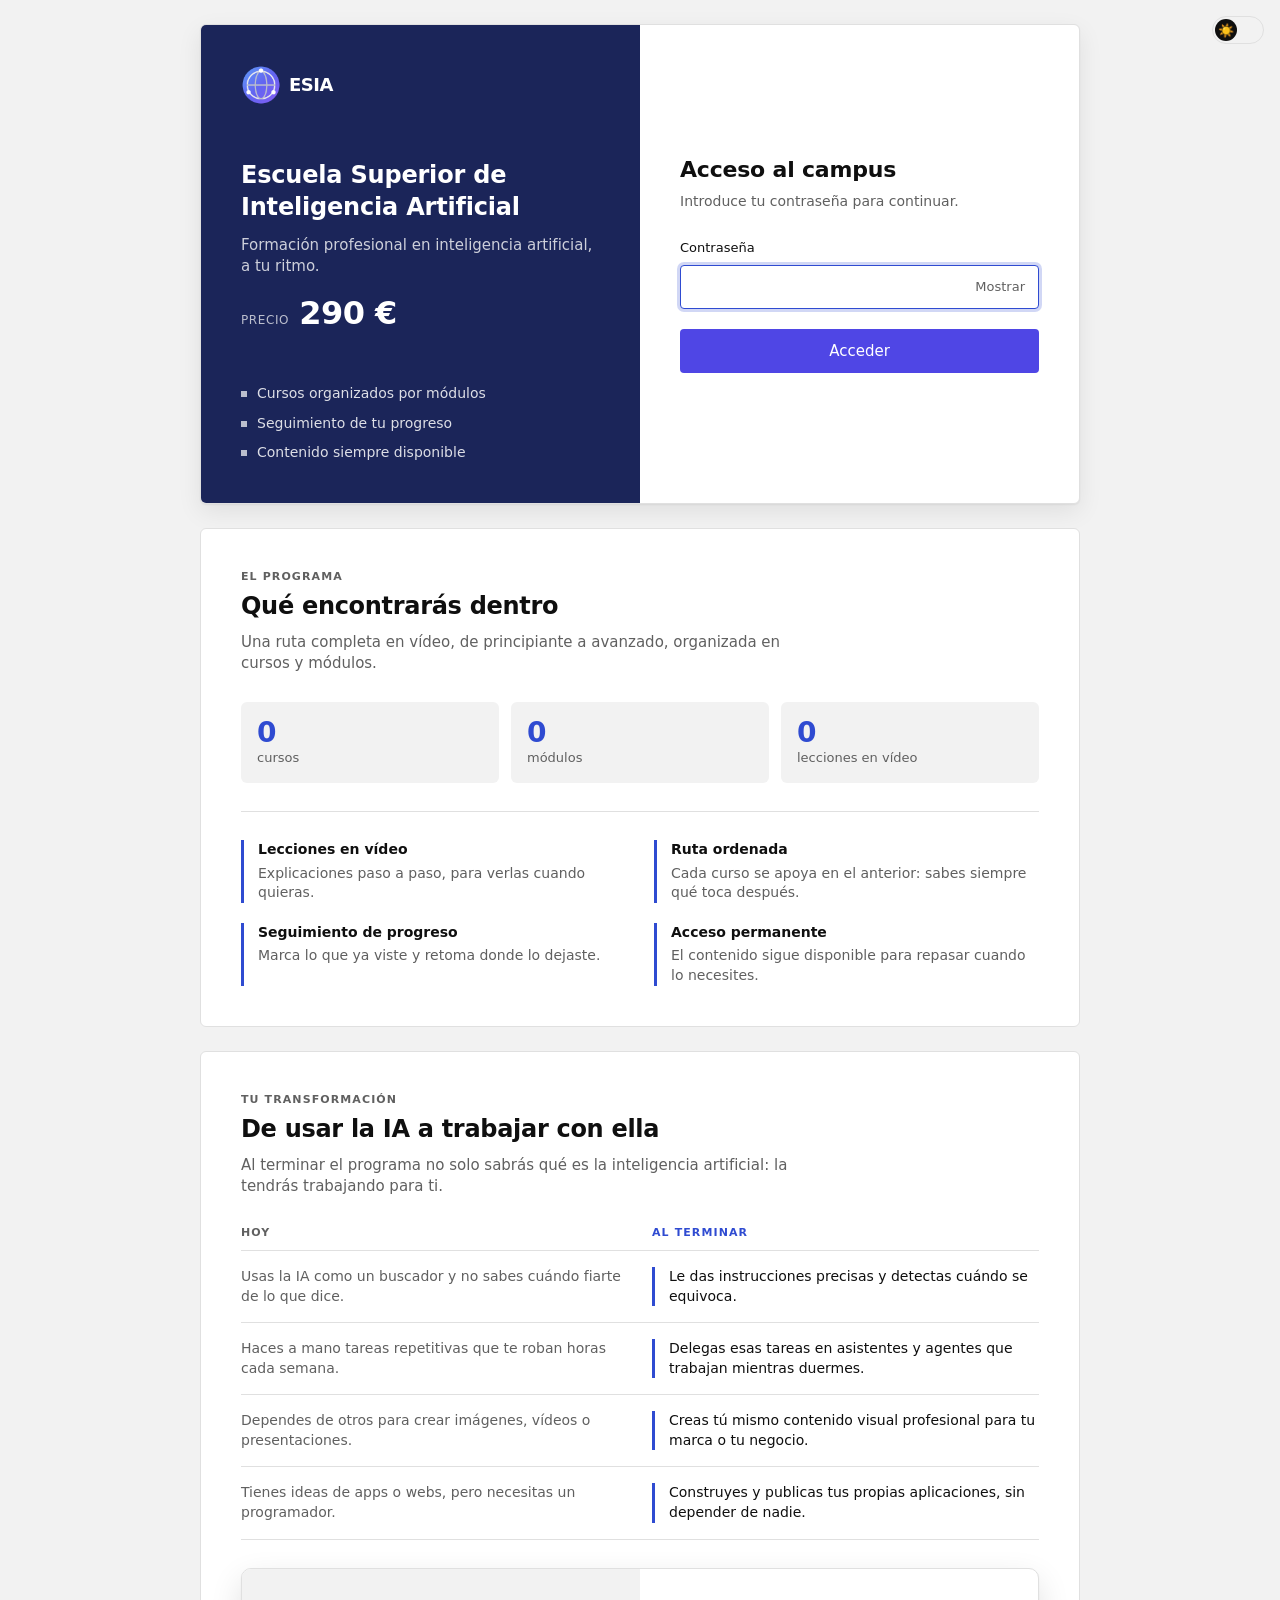
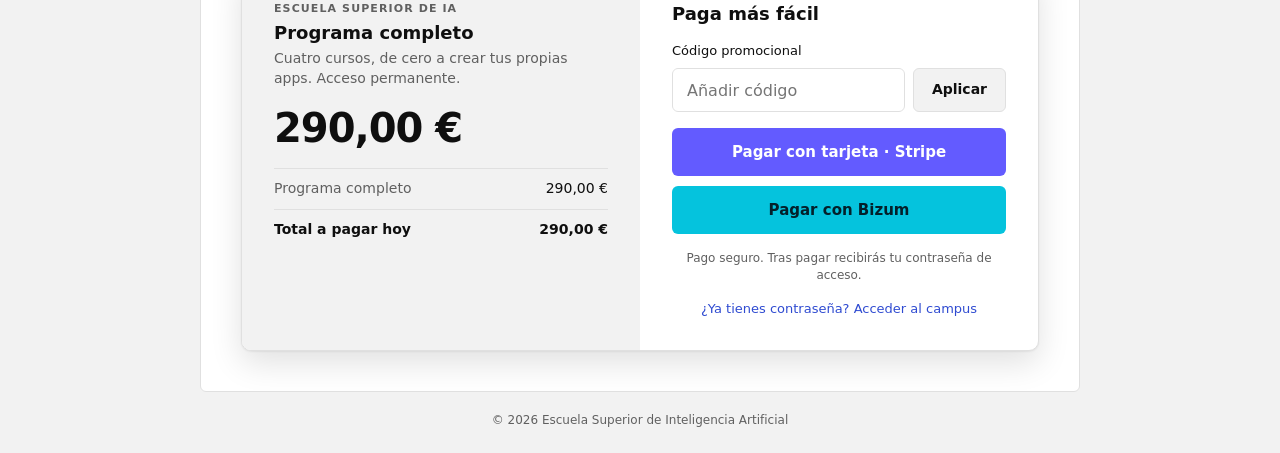
==== index.html @ 2d6feb91 "Escuela Superior de IA general: sin país, precio en euros y pago con Stripe/Bizum Co-Authored-By: Cl" ====
<!doctype html>
<html lang="es">
<head>
  <meta charset="utf-8">
  <meta name="viewport" content="width=device-width, initial-scale=1">
  <title>Escuela Superior de Inteligencia Artificial</title>
  <meta name="description" content="Plataforma de formación en inteligencia artificial. Acceso con contraseña.">
  <meta name="theme-color" content="#242527">
  <link rel="icon" href="assets/favicon.png?v=5" type="image/png">
  <!-- Vista previa al compartir (WhatsApp, Telegram, redes). Si cambia la dirección web, actualiza las URLs de abajo. -->
  <link rel="canonical" href="https://paumartifelip-cpu.github.io/escuelasuperioria/">
  <link rel="apple-touch-icon" href="assets/apple-touch-icon.png?v=5">
  <meta property="og:type" content="website">
  <meta property="og:site_name" content="ESIA">
  <meta property="og:locale" content="es_MX">
  <meta property="og:title" content="Escuela Superior de Inteligencia Artificial">
  <meta property="og:description" content="Formación profesional en inteligencia artificial, a tu ritmo.">
  <meta property="og:url" content="https://paumartifelip-cpu.github.io/escuelasuperioria/">
  <meta property="og:image" content="https://paumartifelip-cpu.github.io/escuelasuperioria/assets/og-image.png?v=5">
  <meta property="og:image:type" content="image/png">
  <meta property="og:image:width" content="1200">
  <meta property="og:image:height" content="630">
  <meta property="og:image:alt" content="Logo de la Escuela Superior de Inteligencia Artificial">
  <meta name="twitter:card" content="summary_large_image">
  <meta name="twitter:title" content="Escuela Superior de Inteligencia Artificial">
  <meta name="twitter:description" content="Formación profesional en inteligencia artificial, a tu ritmo.">
  <meta name="twitter:image" content="https://paumartifelip-cpu.github.io/escuelasuperioria/assets/og-image.png?v=5">
  <link rel="stylesheet" href="css/styles.css">
  <script src="js/redirect.js"></script>
  <script src="js/theme.js"></script>
</head>
<body class="intro-page">
  <main class="intro">
    <button id="theme-btn" class="switch intro-theme" type="button" role="switch" aria-checked="false" aria-label="Modo oscuro"><span class="switch-knob" aria-hidden="true"></span></button>

    <section class="intro-card" aria-labelledby="intro-title">
      <div class="intro-aside">
        <div class="brand">
          <img class="brand-logo" src="assets/logo.png?v=5" alt="" width="40" height="40">
          <span class="brand-text">ESIA</span>
        </div>
        <div>
          <h1 id="intro-title">Escuela Superior de Inteligencia Artificial</h1>
          <p class="lead">Formación profesional en inteligencia artificial, a tu ritmo.</p>
          <p class="intro-price"><span>Precio</span> <strong>290 €</strong></p>
                  </div>
        <ul class="intro-points">
          <li>Cursos organizados por módulos</li>
          <li>Seguimiento de tu progreso</li>
          <li>Contenido siempre disponible</li>
        </ul>
      </div>

      <div class="intro-main">
        <h2>Acceso al campus</h2>
        <p class="intro-note">Introduce tu contraseña para continuar.</p>

        <form id="gate-form" class="gate" autocomplete="off" novalidate>
          <label for="password">Contraseña</label>
          <div class="gate-field">
            <input id="password" name="password" type="password"
                   autocomplete="current-password" aria-describedby="gate-error" required autofocus>
            <button type="button" id="toggle-pass" class="gate-toggle" aria-label="Mostrar contraseña">Mostrar</button>
          </div>
          <p id="gate-error" class="gate-error" role="alert" hidden></p>
          <button type="submit" class="btn btn-primary btn-block">Acceder</button>
        </form>
      </div>
    </section>

    <section class="info" aria-labelledby="inside-title">
      <p class="eyebrow">El programa</p>
      <h2 id="inside-title" class="info-title">Qué encontrarás dentro</h2>
      <p class="info-lead">Una ruta completa en vídeo, de principiante a avanzado, organizada en cursos y módulos.</p>
      <dl id="program-stats" class="program-stats"></dl>
      <ol id="program-list" class="program-list"></ol>
      <ul class="includes">
        <li><strong>Lecciones en vídeo</strong><span>Explicaciones paso a paso, para verlas cuando quieras.</span></li>
        <li><strong>Ruta ordenada</strong><span>Cada curso se apoya en el anterior: sabes siempre qué toca después.</span></li>
        <li><strong>Seguimiento de progreso</strong><span>Marca lo que ya viste y retoma donde lo dejaste.</span></li>
        <li><strong>Acceso permanente</strong><span>El contenido sigue disponible para repasar cuando lo necesites.</span></li>
      </ul>
    </section>

    <section class="info" aria-labelledby="change-title">
      <p class="eyebrow">Tu transformación</p>
      <h2 id="change-title" class="info-title">De usar la IA a trabajar con ella</h2>
      <p class="info-lead">Al terminar el programa no solo sabrás qué es la inteligencia artificial: la tendrás trabajando para ti.</p>
      <div class="change-head" aria-hidden="true"><span>Hoy</span><span>Al terminar</span></div>
      <ul class="change-list">
        <li><p><span class="change-label">Hoy</span>Usas la IA como un buscador y no sabes cuándo fiarte de lo que dice.</p>
            <p><span class="change-label">Al terminar</span>Le das instrucciones precisas y detectas cuándo se equivoca.</p></li>
        <li><p><span class="change-label">Hoy</span>Haces a mano tareas repetitivas que te roban horas cada semana.</p>
            <p><span class="change-label">Al terminar</span>Delegas esas tareas en asistentes y agentes que trabajan mientras duermes.</p></li>
        <li><p><span class="change-label">Hoy</span>Dependes de otros para crear imágenes, vídeos o presentaciones.</p>
            <p><span class="change-label">Al terminar</span>Creas tú mismo contenido visual profesional para tu marca o tu negocio.</p></li>
        <li><p><span class="change-label">Hoy</span>Tienes ideas de apps o webs, pero necesitas un programador.</p>
            <p><span class="change-label">Al terminar</span>Construyes y publicas tus propias aplicaciones, sin depender de nadie.</p></li>
      </ul>
      <div class="checkout" id="checkout">
        <div class="co-summary">
          <p class="eyebrow">Escuela Superior de IA</p>
          <h3 class="co-name">Programa completo</h3>
          <p class="co-sub">Cuatro cursos, de cero a crear tus propias apps. Acceso permanente.</p>
          <p class="co-price"><span id="co-total">290,00 €</span></p>
          <dl class="co-lines">
            <div><dt>Programa completo</dt><dd id="co-sub">290,00 €</dd></div>
            <div id="co-disc-row" hidden><dt id="co-disc-label">Cupón</dt><dd id="co-disc">-280,10 €</dd></div>
            <div class="co-total-row"><dt>Total a pagar hoy</dt><dd id="co-total2">290,00 €</dd></div>
          </dl>
        </div>
        <div class="co-pay">
          <h3>Paga más fácil</h3>
          <form id="co-coupon" class="co-coupon" novalidate>
            <label for="co-code">Código promocional</label>
            <div class="co-coupon-row">
              <input id="co-code" type="text" autocomplete="off" autocapitalize="characters" spellcheck="false" placeholder="Añadir código">
              <button type="submit" class="btn co-apply">Aplicar</button>
            </div>
            <p id="co-msg" class="co-msg" role="status" hidden></p>
          </form>
          <div class="co-methods">
            <button type="button" class="co-btn co-stripe" data-method="stripe">Pagar con tarjeta · Stripe</button>
            <button type="button" class="co-btn co-bizum" data-method="bizum">Pagar con Bizum</button>
          </div>
          <p id="co-pay-msg" class="co-msg" role="status" hidden></p>
          <p class="co-secure">Pago seguro. Tras pagar recibirás tu contraseña de acceso.</p>
          <a class="co-already" href="#password">¿Ya tienes contraseña? Acceder al campus</a>
        </div>
      </div>
    </section>

    <footer class="intro-foot">© <span id="year"></span> Escuela Superior de Inteligencia Artificial</footer>
  </main>

  <script src="js/auth.js"></script>
  <script src="js/gate.js"></script>
  <script src="js/data.js"></script>
  <script src="js/landing.js"></script>
  <script src="js/checkout.js"></script>
</body>
</html>
---- css/styles.css ----
:root {
  --bg: #242527;
  --surface: #2c2d30;
  --surface-2: #36373b;
  --surface-3: #4a4b50;
  --text: #f1f1f1;
  --text-dim: #b4b5ba;
  --red: #4f46e5;
  --red-dark: #4338ca;
  --blue: #3ea6ff;
  --accent: #4f6bed;
  --accent-deep: #1b2559;
  --on-text: #242527;
  --topbar-bg: rgba(36, 37, 39, .95);
  --error: #ff6b81;
  --radius: 6px;
  --topbar-h: 56px;
  --sidebar-w: 240px;
}

*, *::before, *::after { box-sizing: border-box; }
html { -webkit-text-size-adjust: 100%; }
html { color-scheme: dark; }
html[data-theme="light"] {
  color-scheme: light;
  --bg: #ffffff;
  --surface: #ffffff;
  --surface-2: #f2f2f2;
  --surface-3: #e0e0e0;
  --text: #0f0f0f;
  --text-dim: #606060;
  --on-text: #ffffff;
  --topbar-bg: rgba(255, 255, 255, .95);
  --blue: #065fd4;
  --accent: #2f4bd1;
  --accent-deep: #1b2559;
  --error: #c4001f;
}
body {
  margin: 0;
  background: var(--bg);
  color: var(--text);
  font-family: Roboto, "Segoe UI", system-ui, -apple-system, Arial, sans-serif;
  font-size: 14px;
  line-height: 1.4;
  -webkit-font-smoothing: antialiased;
  overflow-x: hidden;
  overflow-wrap: break-word;
}
a { color: inherit; text-decoration: none; }
img { display: block; max-width: 100%; }
h1, h2, h3, p { margin: 0; }
:focus-visible { outline: 2px solid var(--blue); outline-offset: 2px; }
[hidden] { display: none !important; }

/* ---------- Marca ---------- */
.brand { display: inline-flex; align-items: center; gap: 8px; font-weight: 700; letter-spacing: -0.5px; }
.brand-logo { width: 32px; height: 32px; object-fit: contain; flex: none; }
.brand-text { font-size: 18px; }
.brand-text small { font-weight: 400; color: var(--text-dim); font-size: 11px; margin-left: 2px; }

/* ---------- Botones ---------- */
.btn {
  display: inline-flex; align-items: center; justify-content: center; gap: 6px;
  border: 0; border-radius: 6px; padding: 0 16px; min-height: 36px;
  font: inherit; font-weight: 500; cursor: pointer; transition: background .15s;
  text-align: center;
}
.btn-primary { background: var(--accent); color: #fff; }
.btn-primary:hover { background: var(--accent-deep); }
html:not([data-theme="light"]) .btn-primary:hover { background: #6b84f5; }
.btn-secondary { background: transparent; color: var(--text); border: 1px solid var(--surface-3); }
.btn-secondary:hover { background: var(--surface-2); }
.btn-ghost { background: transparent; color: var(--text); border: 1px solid var(--surface-3); }
.btn-ghost:hover { background: var(--surface-2); }
.btn-block { width: 100%; min-height: 44px; border-radius: 4px; font-size: 15px; }
.intro .btn-primary { background: var(--red); color: #fff; opacity: 1; }
.intro .btn-primary:hover { background: var(--red-dark); }
.icon-btn {
  display: grid; place-items: center; width: 40px; height: 40px; border: 0; border-radius: 50%;
  background: transparent; color: var(--text); cursor: pointer; font-size: 16px; flex: none;
}
.icon-btn:hover { background: var(--surface-2); }

/* ---------- Introducción ---------- */
.intro-page { min-height: 100vh; min-height: 100dvh; background: var(--surface-2); }
.intro {
  position: relative; min-height: 100vh; min-height: 100dvh; display: flex; flex-direction: column;
  align-items: center; justify-content: center; padding: 24px 16px;
}
.intro-card {
  display: grid; grid-template-columns: 1fr 1fr; width: 100%; max-width: 880px; min-height: 480px;
  background: var(--bg); border: 1px solid var(--surface-3); border-radius: 6px; overflow: hidden;
  box-shadow: 0 1px 2px rgba(0, 0, 0, .06), 0 8px 24px rgba(0, 0, 0, .08);
}
.intro-aside {
  display: flex; flex-direction: column; justify-content: space-between; gap: 32px; padding: 40px;
  background: var(--accent-deep); color: #fff;
}
.intro-aside .brand-text small { color: rgba(255, 255, 255, .7); }
.intro-aside .brand-logo { width: 40px; height: 40px; }
.intro-aside h1 { font-size: 24px; line-height: 1.3; font-weight: 600; letter-spacing: -.2px; margin-bottom: 12px; }
.lead { color: rgba(255, 255, 255, .78); font-size: 15px; }
.intro-price { display: flex; align-items: baseline; gap: 6px; margin-top: 20px; }
.intro-price span { font-size: 12px; text-transform: uppercase; letter-spacing: .6px; color: rgba(255, 255, 255, .7); margin-right: 4px; }
.intro-price strong { font-size: 32px; font-weight: 700; letter-spacing: -.5px; line-height: 1; }
.intro-price small { font-size: 14px; font-weight: 500; color: rgba(255, 255, 255, .8); }
.intro-points { list-style: none; margin: 0; padding: 0; display: grid; gap: 10px; color: rgba(255, 255, 255, .85); font-size: 14px; }
.intro-points li { display: flex; align-items: center; gap: 10px; }
.intro-points li::before { content: ""; width: 6px; height: 6px; background: #fff; opacity: .7; flex: none; }
.intro-aside, .intro-main { min-width: 0; }
.intro-main { display: flex; flex-direction: column; justify-content: center; padding: 40px; }
.intro-main h2 { font-size: 22px; font-weight: 600; letter-spacing: -.2px; }
.intro-note { color: var(--text-dim); margin: 6px 0 28px; }
.gate label { display: block; font-weight: 500; font-size: 13px; margin-bottom: 8px; }
.gate-field { position: relative; display: flex; align-items: center; }
.gate input {
  width: 100%; height: 44px; padding: 0 84px 0 14px; border-radius: 4px;
  background: var(--bg); color: var(--text); border: 1px solid var(--surface-3); font: inherit; font-size: 16px;
}
.gate input:hover { border-color: var(--text-dim); }
.gate input:focus { outline: none; border-color: var(--accent); box-shadow: 0 0 0 3px color-mix(in srgb, var(--accent) 22%, transparent); }
.gate input[aria-invalid="true"] { border-color: var(--error); }
.gate-toggle {
  position: absolute; right: 4px; height: 36px; padding: 0 10px; border: 0; border-radius: 4px;
  background: transparent; color: var(--text-dim); font: inherit; font-size: 13px; cursor: pointer;
}
.gate-toggle:hover { color: var(--text); background: var(--surface-2); }
.gate-error { color: var(--error); margin-top: 10px; font-size: 13px; }
.gate .btn-block { margin-top: 20px; }
/* ---------- Portada: programa y transformación ---------- */
.info {
  width: 100%; max-width: 880px; margin-top: 24px; padding: 40px;
  background: var(--bg); border: 1px solid var(--surface-3); border-radius: 6px;
}
.info-title { font-size: 24px; font-weight: 700; letter-spacing: -.3px; margin-top: 6px; }
.info-lead { color: var(--text-dim); font-size: 15px; margin-top: 8px; max-width: 60ch; }
.program-stats { display: grid; grid-template-columns: repeat(3, minmax(0, 1fr)); gap: 12px; margin: 28px 0; }
.program-stats div { display: flex; flex-direction: column-reverse; padding: 16px; background: var(--surface-2); border-radius: 6px; }
.program-stats dt { color: var(--text-dim); font-size: 13px; }
.program-stats dd { margin: 0; font-size: 28px; font-weight: 700; color: var(--accent); line-height: 1.1; }
.program-list { list-style: none; margin: 0; padding: 0; border-top: 1px solid var(--surface-3); }
.program-item { display: flex; gap: 16px; padding: 22px 0; border-bottom: 1px solid var(--surface-3); }
.program-num {
  flex: none; display: grid; place-items: center; width: 32px; height: 32px; border-radius: 50%;
  background: var(--accent); color: #fff; font-weight: 700;
}
.program-body { min-width: 0; }
.program-title { font-size: 17px; line-height: 1.3; margin: 4px 0 0; }
.program-desc { color: var(--text-dim); margin-top: 4px; }
.program-modules { display: flex; flex-wrap: wrap; gap: 6px; list-style: none; margin: 12px 0 0; padding: 0; }
.program-modules li { padding: 4px 10px; border: 1px solid var(--surface-3); border-radius: 999px; font-size: 13px; }
.program-meta { color: var(--text-dim); font-size: 13px; margin-top: 10px; }
.includes { display: grid; grid-template-columns: repeat(2, minmax(0, 1fr)); gap: 20px 28px; list-style: none; margin: 28px 0 0; padding: 0; }
.includes li { display: flex; flex-direction: column; gap: 4px; padding-left: 14px; border-left: 3px solid var(--accent); }
.includes span { color: var(--text-dim); }
.change-head, .change-list li { display: grid; grid-template-columns: minmax(0, 1fr) minmax(0, 1fr); gap: 24px; }
.change-head { margin-top: 28px; padding-bottom: 10px; border-bottom: 1px solid var(--surface-3); font-size: 11px; font-weight: 600; letter-spacing: .1em; text-transform: uppercase; color: var(--text-dim); }
.change-head span + span { color: var(--accent); }
.change-list { list-style: none; margin: 0; padding: 0; }
.change-list li { padding: 16px 0; border-bottom: 1px solid var(--surface-3); }
.change-list p:first-child { color: var(--text-dim); }
.change-list p:last-child { font-weight: 500; padding-left: 14px; border-left: 3px solid var(--accent); }
.change-label { display: none; }
.info-cta {
  display: flex; align-items: center; justify-content: space-between; gap: 16px; flex-wrap: wrap;
  margin-top: 28px; padding: 20px 24px; background: var(--accent-deep); color: #fff; border-radius: 6px;
}
.info-cta p { display: flex; flex-direction: column; gap: 2px; font-size: 16px; }
.info-cta span { font-size: 14px; color: rgba(255, 255, 255, .78); }
.info-cta .btn-primary { min-height: 44px; padding: 0 22px; }
.intro-foot { margin-top: 20px; color: var(--text-dim); font-size: 12px; text-align: center; }
.shake { animation: shake .4s; }
@keyframes shake {
  20%, 60% { transform: translateX(-6px); }
  40%, 80% { transform: translateX(6px); }
}

/* ---------- Barra superior ---------- */
.topbar {
  position: fixed; inset: 0 0 auto 0; z-index: 30; height: var(--topbar-h);
  display: flex; align-items: center; justify-content: space-between; gap: 12px; padding: 0 16px;
  background: var(--topbar-bg); backdrop-filter: blur(8px); border-bottom: 1px solid var(--surface-3);
}
.topbar-left { display: flex; align-items: center; gap: 8px; }
.topbar-right { display: flex; align-items: center; gap: 8px; min-width: 100px; justify-content: flex-end; }
.search {
  position: relative; display: flex; align-items: center; flex: 0 1 560px; min-width: 0; height: 40px;
  background: var(--bg); border: 1px solid var(--surface-3); border-radius: 4px;
  transition: background .15s, border-color .15s, box-shadow .15s;
}
.search:hover { border-color: var(--text-dim); }
.search:focus-within {
  background: var(--bg); border-color: var(--accent); box-shadow: 0 0 0 3px color-mix(in srgb, var(--accent) 22%, transparent);
}
.search-icon { position: absolute; left: 14px; color: var(--text-dim); pointer-events: none; display: grid; }
.search input {
  flex: 1; min-width: 0; height: 100%; padding: 0 40px 0 44px; background: transparent; color: var(--text);
  border: 0; border-radius: 4px; font: inherit; font-size: 15px; appearance: none; -webkit-appearance: none;
}
.search input:focus { outline: none; }
.search input::placeholder { color: var(--text-dim); }
.search input::-webkit-search-cancel-button { display: none; }
.search-clear {
  position: absolute; right: 6px; width: 28px; height: 28px; border: 0; border-radius: 50%;
  background: transparent; color: var(--text-dim); cursor: pointer; font-size: 18px; line-height: 1;
}
.search-clear:hover { background: var(--surface-3); color: var(--text); }
.search:not(.has-value) .search-clear { display: none; }

/* ---------- Interruptor de tema ---------- */
.switch {
  position: relative; flex: none; width: 52px; height: 28px; padding: 0; border: 1px solid var(--surface-3);
  border-radius: 14px; background: var(--surface-2); cursor: pointer; transition: background .2s;
}
.switch-knob {
  position: absolute; top: 2px; left: 2px; width: 22px; height: 22px; border-radius: 50%;
  display: grid; place-items: center; font-size: 13px; line-height: 1;
  background: var(--text); color: var(--on-text); transition: transform .2s;
}
.switch[aria-checked="true"] .switch-knob { transform: translateX(24px); }
.intro-theme { position: absolute; top: 16px; right: 16px; z-index: 2; }

/* ---------- Estructura ---------- */
.shell { padding-top: var(--topbar-h); display: flex; min-height: 100vh; max-width: 100%; }
.sidebar {
  position: fixed; top: var(--topbar-h); bottom: 0; left: 0; width: var(--sidebar-w);
  padding: 12px; overflow-y: auto; background: var(--bg); z-index: 25;
}
.view { flex: 1; min-width: 0; max-width: 100%; margin-left: var(--sidebar-w); padding: 12px 24px 48px; outline: none; }
.sidebar-collapsed .sidebar { display: none; }
.sidebar-collapsed .view { margin-left: 0; }
.backdrop { position: fixed; inset: 0; background: rgba(0, 0, 0, .6); z-index: 20; }

.side-item {
  display: flex; align-items: center; gap: 12px; padding: 8px 12px; border-radius: 6px; line-height: 1.3;
}
.side-item:hover { background: var(--surface-2); }
.side-item.active { background: var(--surface-2); font-weight: 600; box-shadow: inset 3px 0 0 var(--accent); }
.side-logout { width: 100%; margin-top: 16px; border: 0; background: transparent; color: var(--text-dim); font: inherit; cursor: pointer; text-align: left; }
.side-num { flex: none; display: grid; place-items: center; width: 24px; height: 24px; border-radius: 4px; background: var(--surface-3); font-size: 12px; font-weight: 600; }
.side-item.active .side-num { background: var(--accent); color: #fff; }
.side-icon { width: 24px; text-align: center; flex: none; font-size: 18px; }
.side-label { display: grid; min-width: 0; }
.side-sub { color: var(--text-dim); font-size: 12px; }
.progress .progress-text { margin-top: 8px; }
.side-title { margin: 24px 12px 8px; font-weight: 600; font-size: 11px; letter-spacing: .08em; text-transform: uppercase; color: var(--text-dim); }
.side-title.current { color: var(--text); }
.chips-sub { padding-top: 0; }
.chips-sub .chip { background: transparent; border: 1px solid var(--surface-3); }
.chips-sub .chip.active { background: var(--text); border-color: var(--text); }
.progress { padding: 4px 12px; }


/* ---------- Contenido ---------- */
.view-title { font-size: 24px; font-weight: 700; margin: 8px 0 16px; letter-spacing: -.3px; }
.eyebrow { font-size: 11px; font-weight: 600; letter-spacing: .1em; text-transform: uppercase; color: var(--text-dim); }
.crumb { display: inline-block; margin: 4px 0 8px; color: var(--text-dim); font-weight: 500; }
.crumb:hover { color: var(--text); }
.empty { display: grid; justify-items: center; gap: 12px; padding: 80px 16px; color: var(--text-dim); text-align: center; }
.empty-icon { font-size: 48px; }
.thumb { position: relative; aspect-ratio: 16 / 9; border-radius: 4px; overflow: hidden; background: var(--surface-2); flex: none; }
.thumb img { width: 100%; height: 100%; object-fit: cover; }
.thumb-fallback { visibility: hidden; }
.thumb-sm { width: 128px; }

.bar { height: 4px; border-radius: 2px; background: var(--surface-3); overflow: hidden; }
.bar span { display: block; height: 100%; width: 0; background: var(--accent); transition: width .3s; }
.progress-block { display: grid; gap: 6px; margin: 12px 0; }
.progress-text { color: var(--text-dim); font-size: 12px; }

/* Inicio: continuar + cursos */
.resume {
  display: flex; align-items: center; gap: 16px; padding: 12px; margin-bottom: 20px;
  background: var(--bg); border: 1px solid var(--surface-3); border-left: 3px solid var(--accent); border-radius: var(--radius);
}
.resume:hover { background: var(--surface-2); }
.resume .lesson-text { flex: 1; }
.courses { display: grid; grid-template-columns: repeat(auto-fill, minmax(320px, 1fr)); gap: 16px; max-width: 1000px; }
.course-card { display: flex; flex-direction: column; padding: 24px; background: var(--bg); border: 1px solid var(--surface-3); border-top: 3px solid var(--accent); border-radius: 6px; }
.lead-line { color: var(--text-dim); margin: -8px 0 20px; font-size: 15px; }
.course-desc { color: var(--text-dim); margin-top: 6px; font-size: 14px; max-width: 60ch; }
.course-title { font-size: 18px; line-height: 1.3; margin-top: 4px; }
.course-meta { color: var(--text-dim); margin-top: 4px; }
.course-actions { display: flex; flex-wrap: wrap; gap: 8px; margin-top: auto; padding-top: 8px; }

/* Curso: módulos y lecciones numeradas */
.course-head { display: flex; align-items: flex-start; justify-content: space-between; gap: 16px; flex-wrap: wrap; max-width: 860px; margin-bottom: 8px; }
.course-head > div { flex: 1; min-width: 260px; }
.module { max-width: 860px; margin-top: 40px; }
.module-head { display: flex; align-items: flex-end; justify-content: space-between; gap: 12px; padding: 0 12px 12px; border-bottom: 2px solid var(--text); }
.module-title { font-size: 18px; font-weight: 600; margin-top: 4px; }
.count { color: var(--text-dim); font-weight: 600; font-variant-numeric: tabular-nums; }
.count.complete { color: var(--text); }
.count.complete::before { content: "✓ "; }

.lessons { list-style: none; margin: 0; padding: 0; }
.lesson { display: flex; align-items: center; gap: 12px; padding: 14px 12px; border-radius: 6px; }
.lesson:hover { background: var(--surface-2); }
.lesson.current { background: var(--surface-2); box-shadow: inset 3px 0 0 var(--accent); }
.lesson.current .lesson-title { font-weight: 600; }
.lesson-link { display: flex; align-items: center; gap: 16px; flex: 1; min-width: 0; }
.lesson-text { display: grid; gap: 2px; min-width: 0; }
.lesson-title { font-weight: 500; font-size: 15px; line-height: 1.45; }
.lesson-sub { color: var(--text-dim); font-size: 13px; }
.step { flex: none; width: 20px; text-align: center; color: var(--text-dim); font-size: 13px; font-weight: 500; font-variant-numeric: tabular-nums; }
.lesson.seen .lesson-title { color: var(--text-dim); }
.lesson.seen .thumb img { opacity: .55; }
.lessons-flat { max-width: 860px; }

/* Botón de visto: anillo fino; al marcar, solo una marca dibujada con trazo */
.check {
  position: relative; flex: none; width: 20px; height: 20px; padding: 0; margin-left: 4px;
  border: 1.5px solid var(--surface-3); border-radius: 50%; background: transparent; cursor: pointer;
  font-size: 0; color: var(--text); transition: border-color .15s, background .15s;
}
.check:hover { border-color: var(--text-dim); }
.check::after {
  content: ""; position: absolute; left: 5.5px; top: 2.5px; width: 4px; height: 8px;
  border: solid currentColor; border-width: 0 1.5px 1.5px 0; transform: rotate(45deg) scale(0);
  transition: transform .15s;
}
.check.on { border-color: var(--text); }
.check.on::after { transform: rotate(45deg) scale(1); }

/* Reproductor */
.watch { display: grid; grid-template-columns: minmax(0, 1fr) 380px; gap: 28px; max-width: 1600px; margin: 0 auto; }
.player { aspect-ratio: 16 / 9; border-radius: var(--radius); overflow: hidden; background: #000; margin-bottom: 14px; }
.player iframe { width: 100%; height: 100%; border: 0; display: block; }
.watch-title { font-size: 22px; overflow-wrap: anywhere; font-weight: 700; line-height: 1.3; margin: 4px 0; }
.watch-actions { display: flex; flex-wrap: wrap; align-items: center; gap: 8px; margin-top: 14px; }
.watch-nav { display: grid; grid-template-columns: 1fr 1fr; gap: 12px; margin-top: 24px; }
.nav-link { display: grid; gap: 2px; padding: 12px 14px; border-radius: var(--radius); background: var(--bg); border: 1px solid var(--surface-3); min-width: 0; }
.nav-link:hover { background: var(--surface-2); }
.nav-link small { color: var(--text-dim); font-weight: 600; }
.nav-link span { font-weight: 500; overflow: hidden; text-overflow: ellipsis; white-space: nowrap; }
.nav-next { text-align: right; grid-column: 2; }
.file-warning { margin-bottom: 12px; padding: 10px 14px; border-radius: var(--radius); background: var(--surface-2); border-left: 4px solid var(--accent); }

.queue { align-self: start; position: sticky; top: calc(var(--topbar-h) + 12px); max-height: calc(100vh - var(--topbar-h) - 24px); overflow-y: auto; padding: 0 4px 24px 0; }
.queue .crumb { margin-bottom: 16px; }
.queue-title { font-size: 18px; font-weight: 600; line-height: 1.35; }
.queue .progress-block { margin: 16px 0 8px; }
.queue-module { display: flex; justify-content: space-between; align-items: baseline; gap: 8px; margin: 32px 12px 8px; font-weight: 500; font-size: 13px; color: var(--text-dim); }
.queue-module span:first-child { letter-spacing: .02em; }
.lessons-compact .lesson { padding: 12px 12px; }
.lessons-compact .lesson-link { gap: 14px; }
.lessons-compact .lesson-title { font-size: 14px; line-height: 1.45; font-weight: 400; }
.lessons-compact .lesson.current .lesson-title { font-weight: 600; }

.noscript { padding: 24px; text-align: center; }

/* ---------- Responsive ---------- */
@media (max-width: 1200px) {
  .watch { grid-template-columns: 1fr; }
  .queue { position: static; max-height: none; }
}
@media (max-width: 1000px) {
  .topbar-right { min-width: 0; }
  .sidebar { transform: translateX(-100%); transition: transform .2s; box-shadow: 4px 0 20px rgba(0, 0, 0, .5); }
  .menu-open .sidebar { transform: none; }
  .view { margin-left: 0; padding: 8px 16px 40px; }
  .sidebar-collapsed .sidebar { display: block; }
}
@media (max-width: 640px) {
  :root { --topbar-h: 52px; }
  .topbar { padding: 0 8px; gap: 6px; padding-left: max(8px, env(safe-area-inset-left)); padding-right: max(8px, env(safe-area-inset-right)); }
  .topbar-left { gap: 2px; flex: none; }
  .brand-text { display: none; }
  .search { flex: 1 1 auto; min-width: 0; }
  .search input { font-size: 16px; }
  .topbar-right { min-width: 0; flex: none; }
  .topbar-right > .btn { display: none; }
  .sidebar { width: min(86vw, 320px); }
  .view { padding: 8px 16px 40px; }
  .view-title { font-size: 21px; }
  .courses { grid-template-columns: minmax(0, 1fr); }
  .course-card { padding: 16px; }
  .course-head { flex-direction: column; }
  .course-head > div { min-width: 0; width: 100%; }
  .course-head > .btn { width: 100%; }
  .resume { flex-wrap: wrap; }
  .resume .thumb-sm { display: none; }
  .resume .btn { width: 100%; }
  .module { margin-top: 28px; }
  .module-head, .lesson { padding-left: 4px; padding-right: 4px; }
  .lesson-link { gap: 10px; }
  .lesson .thumb-sm { width: 84px; }
  .lessons-compact .lesson .thumb-sm { display: none; }
  .check { width: 24px; height: 24px; }
  .check::after { left: 7.5px; top: 4px; }
  .watch { gap: 20px; }
  .player { border-radius: 0; margin-left: -16px; margin-right: -16px; }
  .watch-title { font-size: 19px; }
  .watch-actions { flex-direction: column; align-items: stretch; }
  .watch-actions .btn { width: 100%; min-height: 44px; }
  .watch-nav { grid-template-columns: minmax(0, 1fr); }
  .nav-next { grid-column: auto; text-align: left; }
  .nav-link span { white-space: normal; }
  .intro { padding: 16px 12px; justify-content: flex-start; padding-top: 56px; }
  .intro-card { grid-template-columns: minmax(0, 1fr); min-height: 0; }
  .intro-aside, .intro-main { padding: 24px 20px; }
  .intro-aside { gap: 20px; }
  .intro-aside h1 { font-size: 20px; }
  .info { padding: 24px 20px; margin-top: 16px; }
  .info-title { font-size: 20px; }
  .program-stats { gap: 8px; }
  .program-stats div { padding: 12px; }
  .program-stats dd { font-size: 22px; }
  .program-item { gap: 12px; }
  .includes { grid-template-columns: minmax(0, 1fr); }
  .change-head { display: none; }
  .change-list li { grid-template-columns: minmax(0, 1fr); gap: 10px; }
  .change-label { display: block; font-size: 11px; font-weight: 600; letter-spacing: .1em; text-transform: uppercase; margin-bottom: 2px; }
  .change-list p:last-child .change-label { color: var(--accent); }
  .info-cta .btn { width: 100%; }
  .gate input { font-size: 16px; }
}
@media (prefers-reduced-motion: reduce) {
  * { animation: none !important; transition: none !important; }
}

/* ---------- Pago (estilo Stripe) ---------- */
.checkout {
  display: grid; grid-template-columns: 1fr 1fr; margin-top: 28px; border: 1px solid var(--surface-3);
  border-radius: 10px; overflow: hidden; background: var(--bg);
  box-shadow: 0 1px 2px rgba(0, 0, 0, .06), 0 12px 32px rgba(0, 0, 0, .12);
}
.co-summary { padding: 32px; background: var(--surface-2); }
.co-pay { padding: 32px; display: flex; flex-direction: column; gap: 16px; min-width: 0; }
.co-pay h3 { font-size: 18px; font-weight: 600; }
.co-name { font-size: 18px; font-weight: 600; margin: 4px 0; }
.co-sub { color: var(--text-dim); font-size: 14px; }
.co-price { margin: 20px 0; font-size: 40px; font-weight: 700; letter-spacing: -1px; line-height: 1; }
.co-lines { margin: 0; font-size: 14px; }
.co-lines > div { display: flex; justify-content: space-between; gap: 12px; padding: 10px 0; border-top: 1px solid var(--surface-3); }
.co-lines dt { color: var(--text-dim); }
.co-lines dd { margin: 0; font-variant-numeric: tabular-nums; }
.co-lines [hidden] { display: none; }
#co-disc-row dd, #co-disc-row dt { color: #1f9d63; }
.co-total-row { font-weight: 700; }
.co-total-row dt { color: var(--text); }
.co-coupon label { display: block; font-weight: 500; font-size: 13px; margin-bottom: 8px; }
.co-coupon-row { display: flex; gap: 8px; }
.co-coupon-row input {
  flex: 1; min-width: 0; height: 44px; padding: 0 14px; border-radius: 6px; text-transform: uppercase;
  background: var(--bg); color: var(--text); border: 1px solid var(--surface-3); font: inherit; font-size: 16px;
}
.co-coupon-row input::placeholder { text-transform: none; }
.co-coupon-row input:focus { outline: none; border-color: var(--accent); box-shadow: 0 0 0 3px color-mix(in srgb, var(--accent) 22%, transparent); }
.co-apply { height: 44px; padding: 0 18px; background: var(--surface-2); color: var(--text); border: 1px solid var(--surface-3); border-radius: 6px; cursor: pointer; font-weight: 600; }
.co-apply:hover { background: var(--surface-3); }
.co-msg { font-size: 13px; margin-top: 8px; }
.co-msg.ok { color: #1f9d63; }
.co-msg.err { color: var(--error); }
.co-methods { display: grid; gap: 10px; }
.co-btn {
  height: 48px; border: 0; border-radius: 6px; font: inherit; font-weight: 600; font-size: 15px; color: #fff; cursor: pointer;
}
.co-stripe { background: #635bff; }
.co-stripe:hover { background: #5046e5; }
.co-bizum { background: #05c3dd; color: #04202a; }
.co-bizum:hover { background: #04a9c0; }
.co-secure { font-size: 12px; color: var(--text-dim); text-align: center; }
.co-already { font-size: 13px; text-align: center; color: var(--accent); }
@media (max-width: 720px) { .checkout { grid-template-columns: 1fr; } .co-summary, .co-pay { padding: 24px; } }
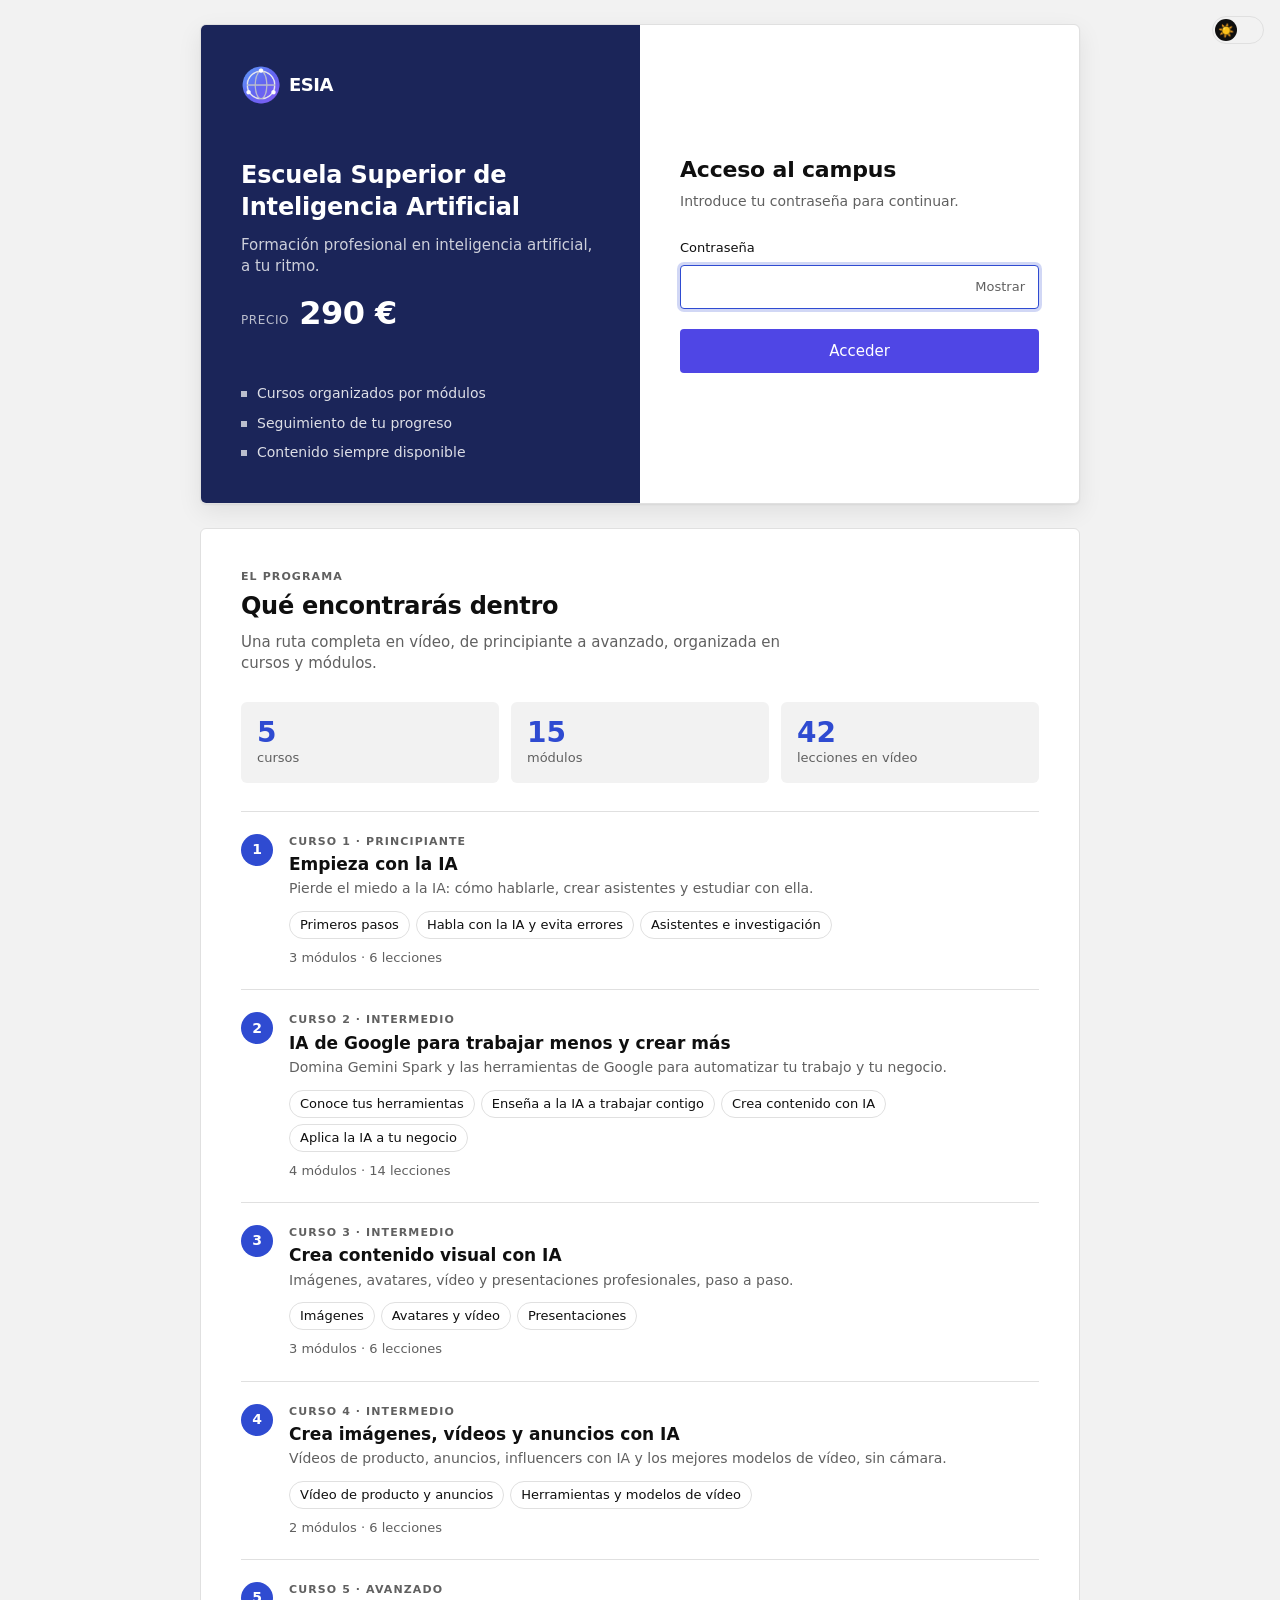
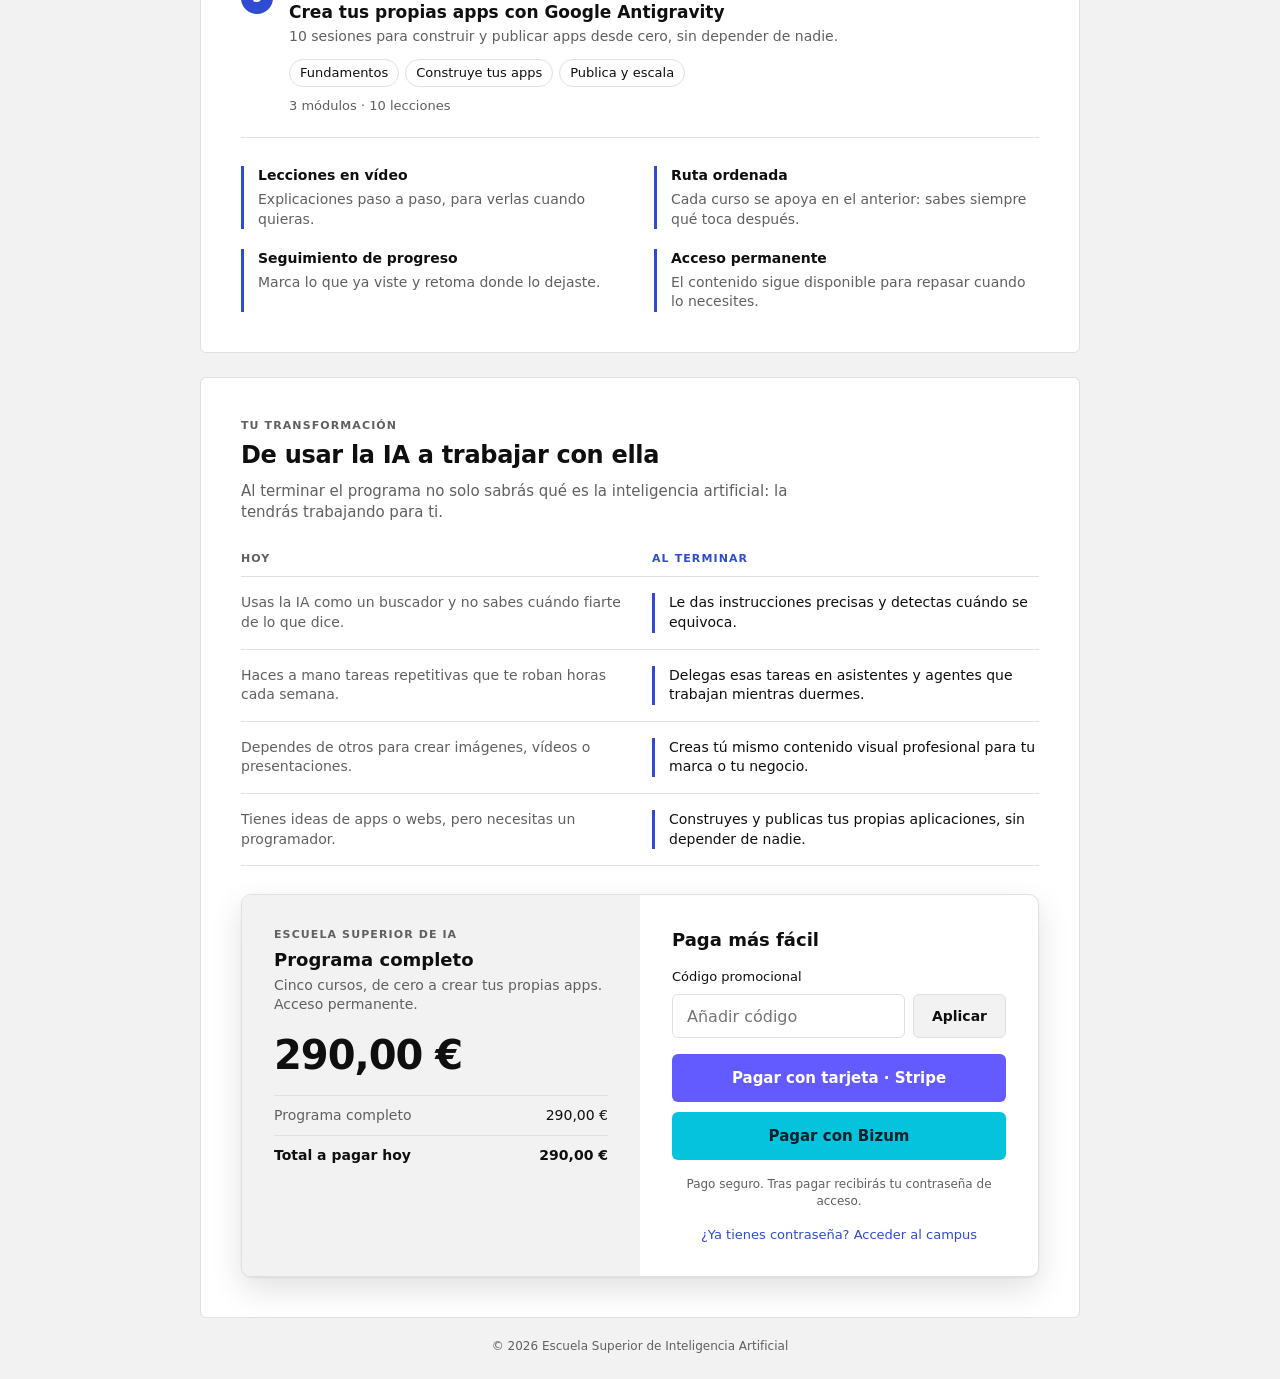
==== commit 3821a6c9: "Nuevo curso: Crea imágenes, vídeos y anuncios con IA Co-Authored-By: Claude Sonnet 5.5 <noreply@anth" ====
--- a/index.html
+++ b/index.html
@@ -8,15 +8,15 @@
   <meta name="theme-color" content="#242527">
   <link rel="icon" href="assets/favicon.png?v=5" type="image/png">
   <!-- Vista previa al compartir (WhatsApp, Telegram, redes). Si cambia la dirección web, actualiza las URLs de abajo. -->
-  <link rel="canonical" href="https://paumartifelip-cpu.github.io/escuelasuperioria/">
+  <link rel="canonical" href="https://escuelasuperioria.com/">
   <link rel="apple-touch-icon" href="assets/apple-touch-icon.png?v=5">
   <meta property="og:type" content="website">
   <meta property="og:site_name" content="ESIA">
   <meta property="og:locale" content="es_MX">
   <meta property="og:title" content="Escuela Superior de Inteligencia Artificial">
   <meta property="og:description" content="Formación profesional en inteligencia artificial, a tu ritmo.">
-  <meta property="og:url" content="https://paumartifelip-cpu.github.io/escuelasuperioria/">
-  <meta property="og:image" content="https://paumartifelip-cpu.github.io/escuelasuperioria/assets/og-image.png?v=5">
+  <meta property="og:url" content="https://escuelasuperioria.com/">
+  <meta property="og:image" content="https://escuelasuperioria.com/assets/og-image.png?v=5">
   <meta property="og:image:type" content="image/png">
   <meta property="og:image:width" content="1200">
   <meta property="og:image:height" content="630">
@@ -24,7 +24,7 @@
   <meta name="twitter:card" content="summary_large_image">
   <meta name="twitter:title" content="Escuela Superior de Inteligencia Artificial">
   <meta name="twitter:description" content="Formación profesional en inteligencia artificial, a tu ritmo.">
-  <meta name="twitter:image" content="https://paumartifelip-cpu.github.io/escuelasuperioria/assets/og-image.png?v=5">
+  <meta name="twitter:image" content="https://escuelasuperioria.com/assets/og-image.png?v=5">
   <link rel="stylesheet" href="css/styles.css">
   <script src="js/redirect.js"></script>
   <script src="js/theme.js"></script>
@@ -101,7 +101,7 @@
         <div class="co-summary">
           <p class="eyebrow">Escuela Superior de IA</p>
           <h3 class="co-name">Programa completo</h3>
-          <p class="co-sub">Cuatro cursos, de cero a crear tus propias apps. Acceso permanente.</p>
+          <p class="co-sub">Cinco cursos, de cero a crear tus propias apps. Acceso permanente.</p>
           <p class="co-price"><span id="co-total">290,00 €</span></p>
           <dl class="co-lines">
             <div><dt>Programa completo</dt><dd id="co-sub">290,00 €</dd></div>
--- a/css/styles.css
+++ b/css/styles.css
@@ -464,3 +464,14 @@
 .co-secure { font-size: 12px; color: var(--text-dim); text-align: center; }
 .co-already { font-size: 13px; text-align: center; color: var(--accent); }
 @media (max-width: 720px) { .checkout { grid-template-columns: 1fr; } .co-summary, .co-pay { padding: 24px; } }
+
+.co-msg.ok { font-weight: 600; padding: 10px 12px; border-radius: 6px; background: color-mix(in srgb, #1f9d63 14%, transparent); }
+
+/* ---------- Página de bienvenida tras el pago ---------- */
+.welcome { width: 100%; max-width: 520px; padding: 36px 28px; text-align: center; background: var(--bg); border: 1px solid var(--surface-3); border-radius: 10px; box-shadow: 0 12px 32px rgba(0, 0, 0, .12); display: grid; gap: 18px; justify-items: center; }
+.welcome h1 { font-size: 26px; letter-spacing: -.3px; }
+.welcome-lead { color: var(--text-dim); }
+.welcome-box { width: 100%; padding: 20px; background: var(--surface-2); border-radius: 8px; display: grid; gap: 12px; justify-items: center; }
+.welcome-pass { font-family: ui-monospace, Menlo, monospace; font-size: 22px; font-weight: 700; letter-spacing: .5px; word-break: break-all; user-select: all; }
+.welcome-steps { display: grid; gap: 10px; text-align: left; font-size: 14px; }
+.welcome-cta { min-height: 46px; padding: 0 28px; display: inline-flex; align-items: center; text-decoration: none; }
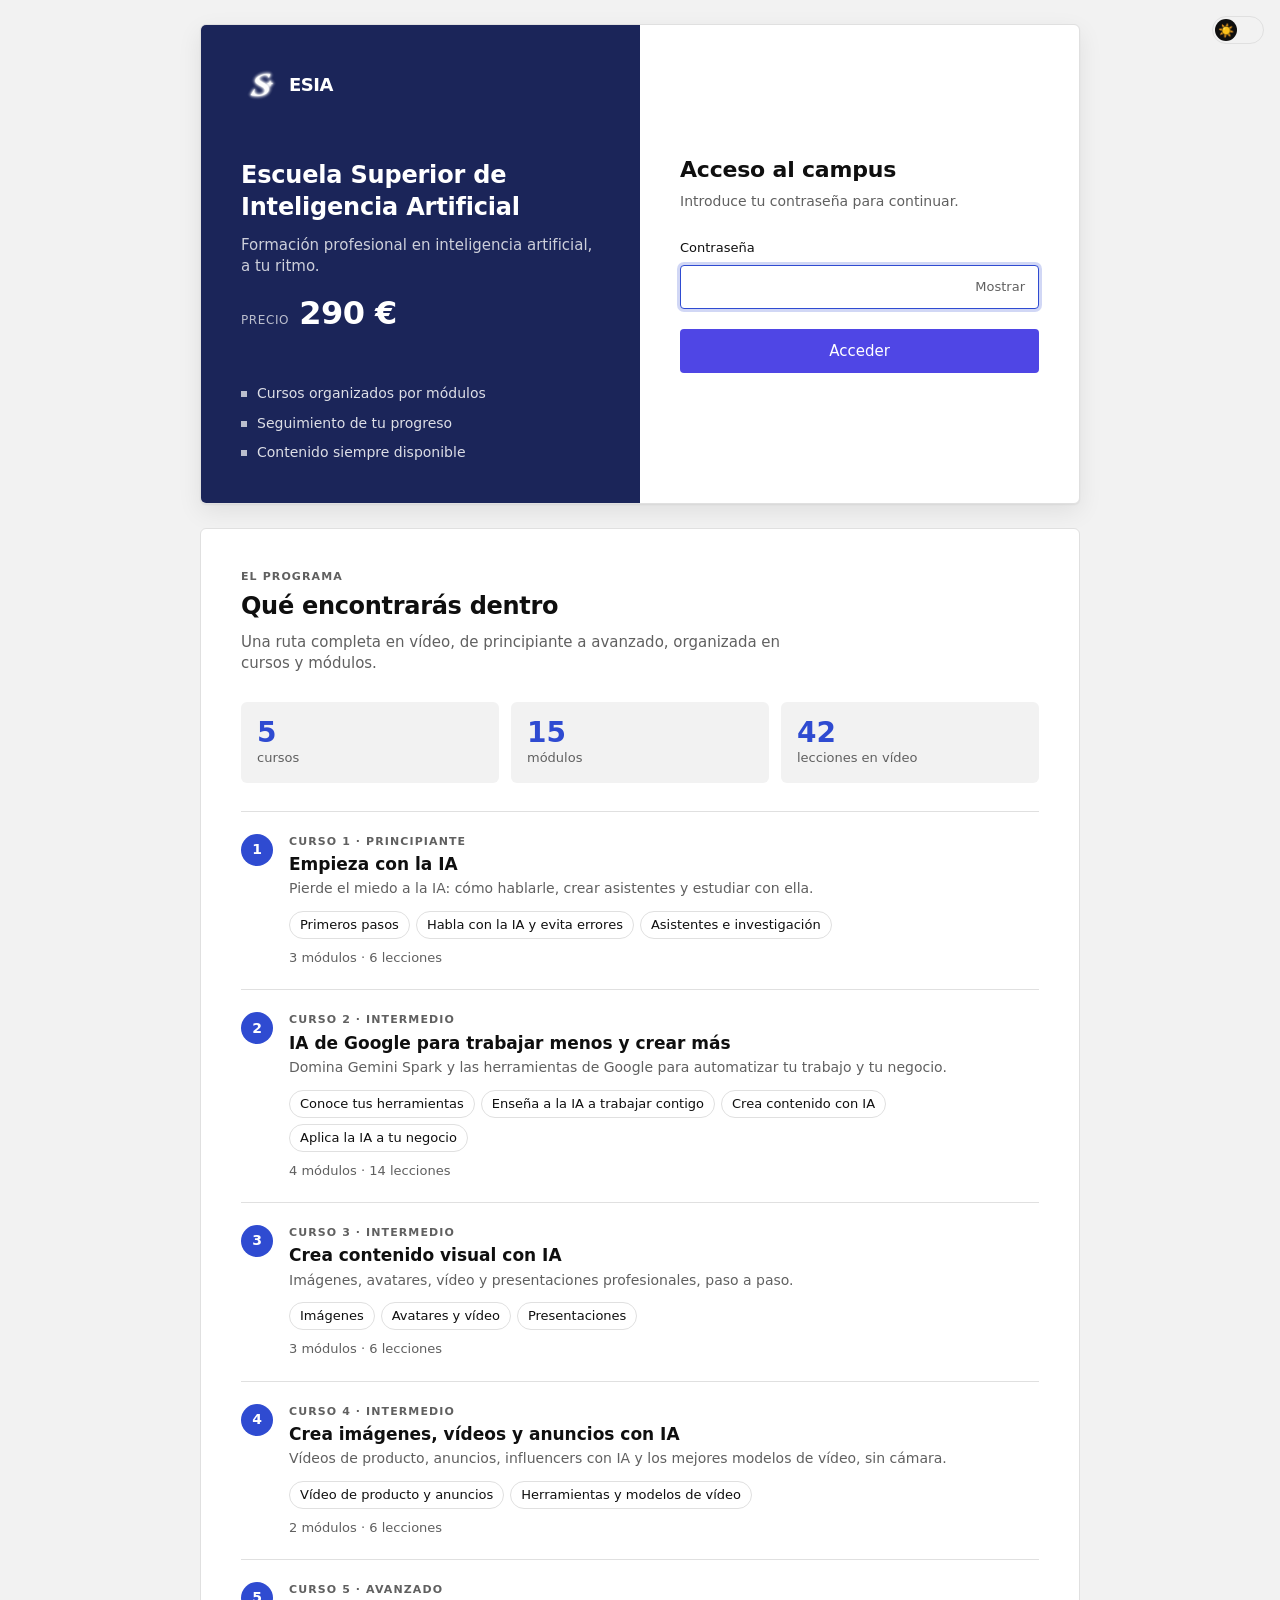
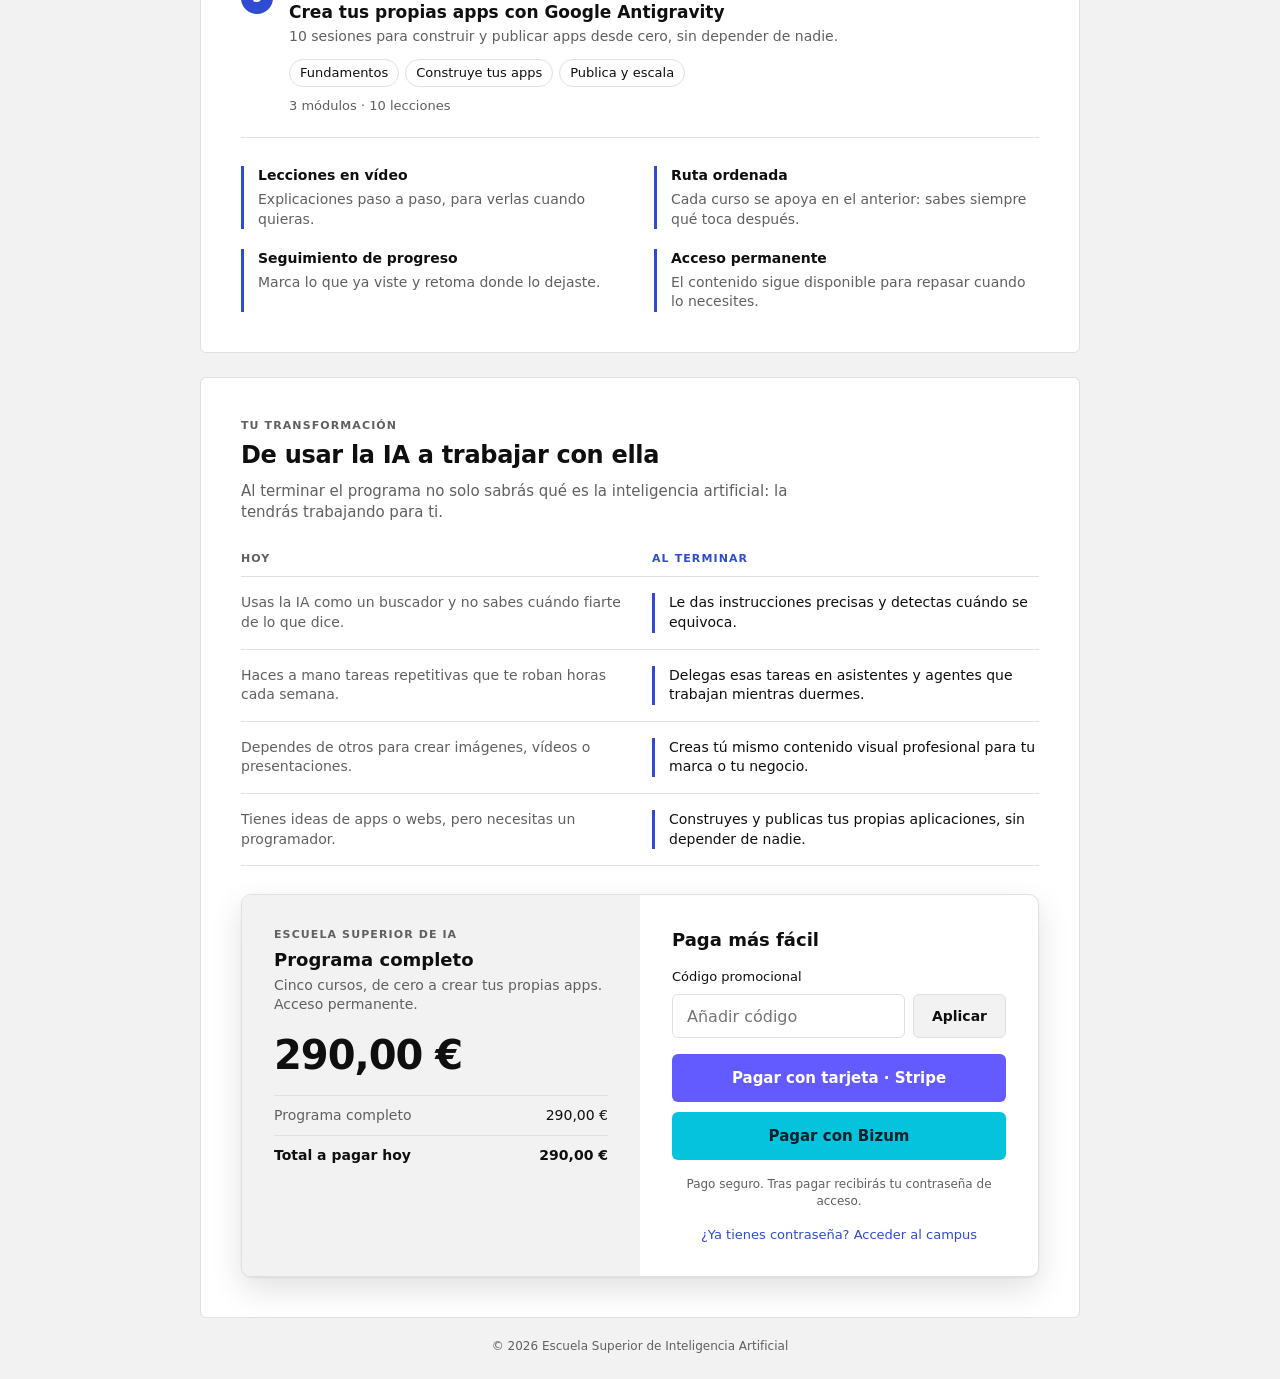
==== commit 6bd1caf3: "Logo oficial (S con destello) en iconos y vista previa Co-Authored-By: Claude Sonnet 5.5 <noreply@an" ====
--- a/index.html
+++ b/index.html
@@ -6,17 +6,17 @@
   <title>Escuela Superior de Inteligencia Artificial</title>
   <meta name="description" content="Plataforma de formación en inteligencia artificial. Acceso con contraseña.">
   <meta name="theme-color" content="#242527">
-  <link rel="icon" href="assets/favicon.png?v=5" type="image/png">
+  <link rel="icon" href="assets/favicon.png?v=6" type="image/png">
   <!-- Vista previa al compartir (WhatsApp, Telegram, redes). Si cambia la dirección web, actualiza las URLs de abajo. -->
   <link rel="canonical" href="https://escuelasuperioria.com/">
-  <link rel="apple-touch-icon" href="assets/apple-touch-icon.png?v=5">
+  <link rel="apple-touch-icon" href="assets/apple-touch-icon.png?v=6">
   <meta property="og:type" content="website">
   <meta property="og:site_name" content="ESIA">
   <meta property="og:locale" content="es_MX">
   <meta property="og:title" content="Escuela Superior de Inteligencia Artificial">
   <meta property="og:description" content="Formación profesional en inteligencia artificial, a tu ritmo.">
   <meta property="og:url" content="https://escuelasuperioria.com/">
-  <meta property="og:image" content="https://escuelasuperioria.com/assets/og-image.png?v=5">
+  <meta property="og:image" content="https://escuelasuperioria.com/assets/og-image.png?v=6">
   <meta property="og:image:type" content="image/png">
   <meta property="og:image:width" content="1200">
   <meta property="og:image:height" content="630">
@@ -24,7 +24,7 @@
   <meta name="twitter:card" content="summary_large_image">
   <meta name="twitter:title" content="Escuela Superior de Inteligencia Artificial">
   <meta name="twitter:description" content="Formación profesional en inteligencia artificial, a tu ritmo.">
-  <meta name="twitter:image" content="https://escuelasuperioria.com/assets/og-image.png?v=5">
+  <meta name="twitter:image" content="https://escuelasuperioria.com/assets/og-image.png?v=6">
   <link rel="stylesheet" href="css/styles.css">
   <script src="js/redirect.js"></script>
   <script src="js/theme.js"></script>
@@ -36,7 +36,7 @@
     <section class="intro-card" aria-labelledby="intro-title">
       <div class="intro-aside">
         <div class="brand">
-          <img class="brand-logo" src="assets/logo.png?v=5" alt="" width="40" height="40">
+          <img class="brand-logo" src="assets/logo.png?v=6" alt="" width="40" height="40">
           <span class="brand-text">ESIA</span>
         </div>
         <div>
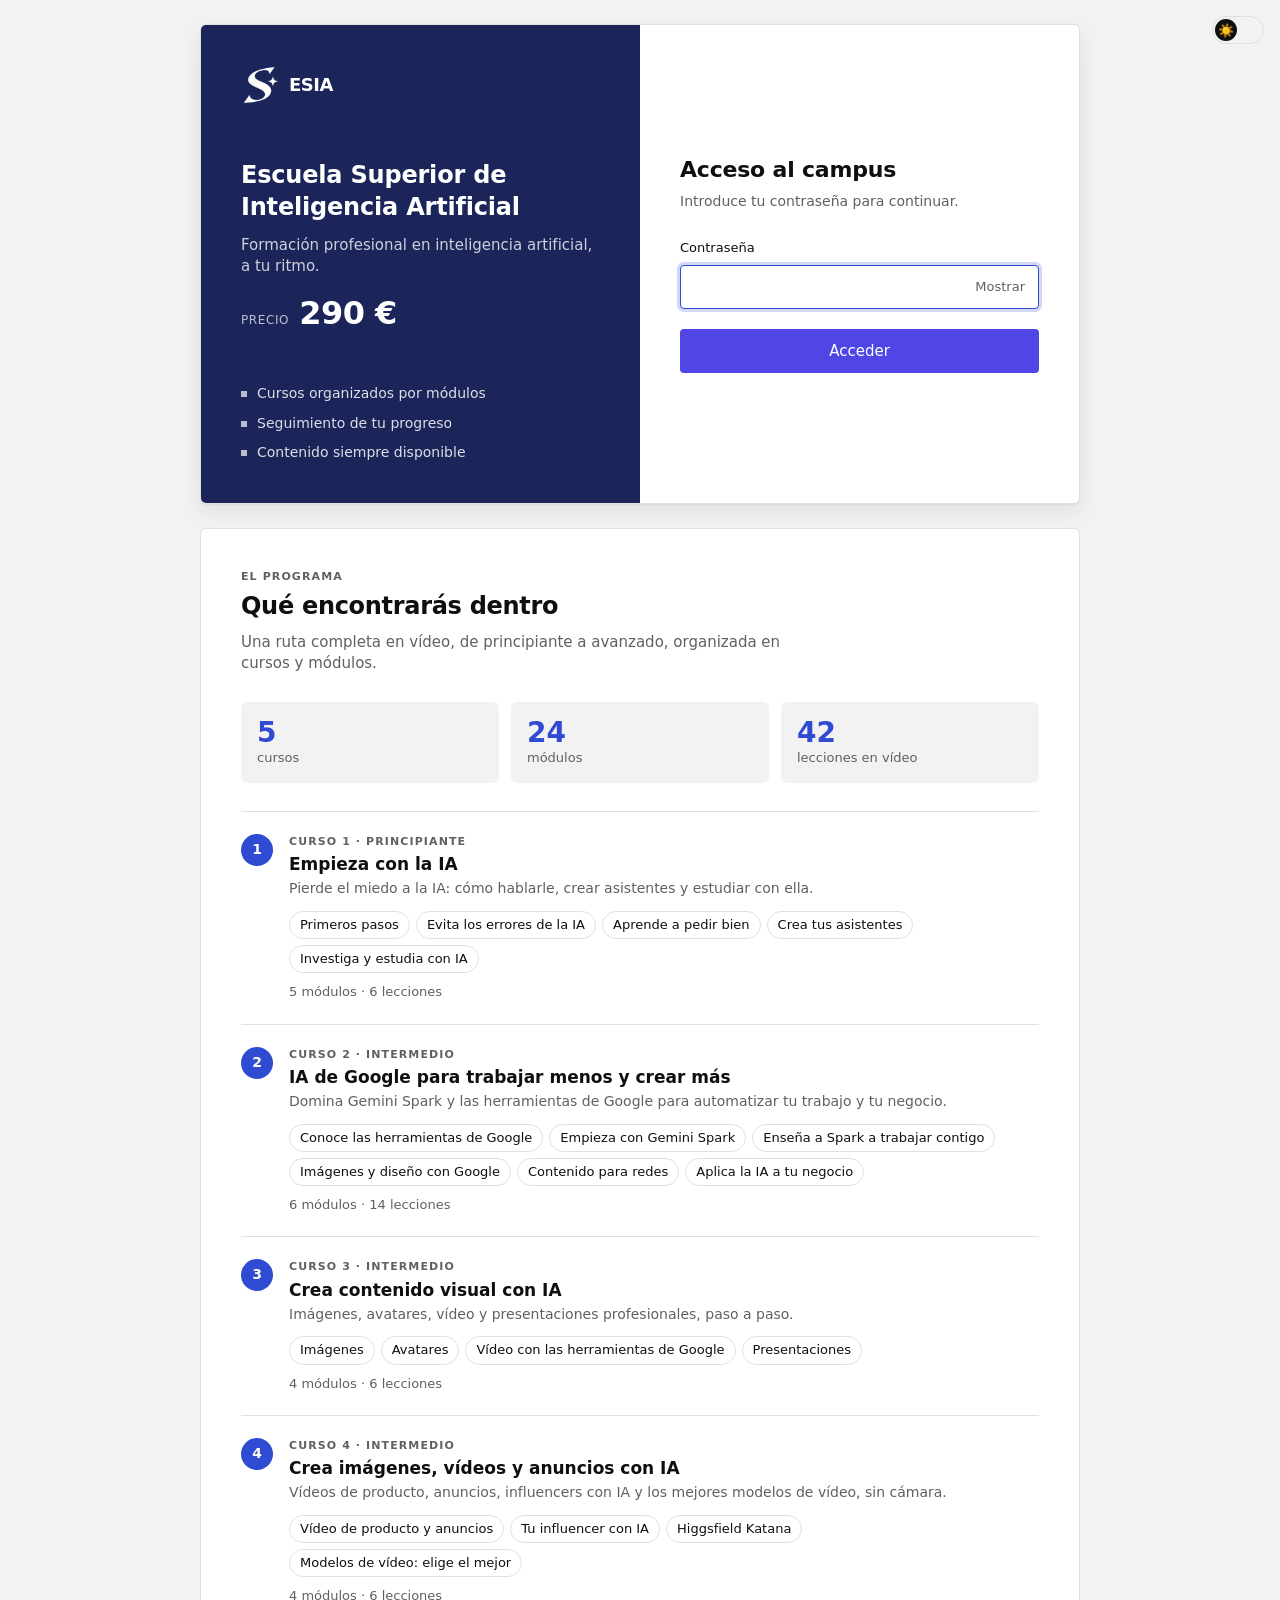
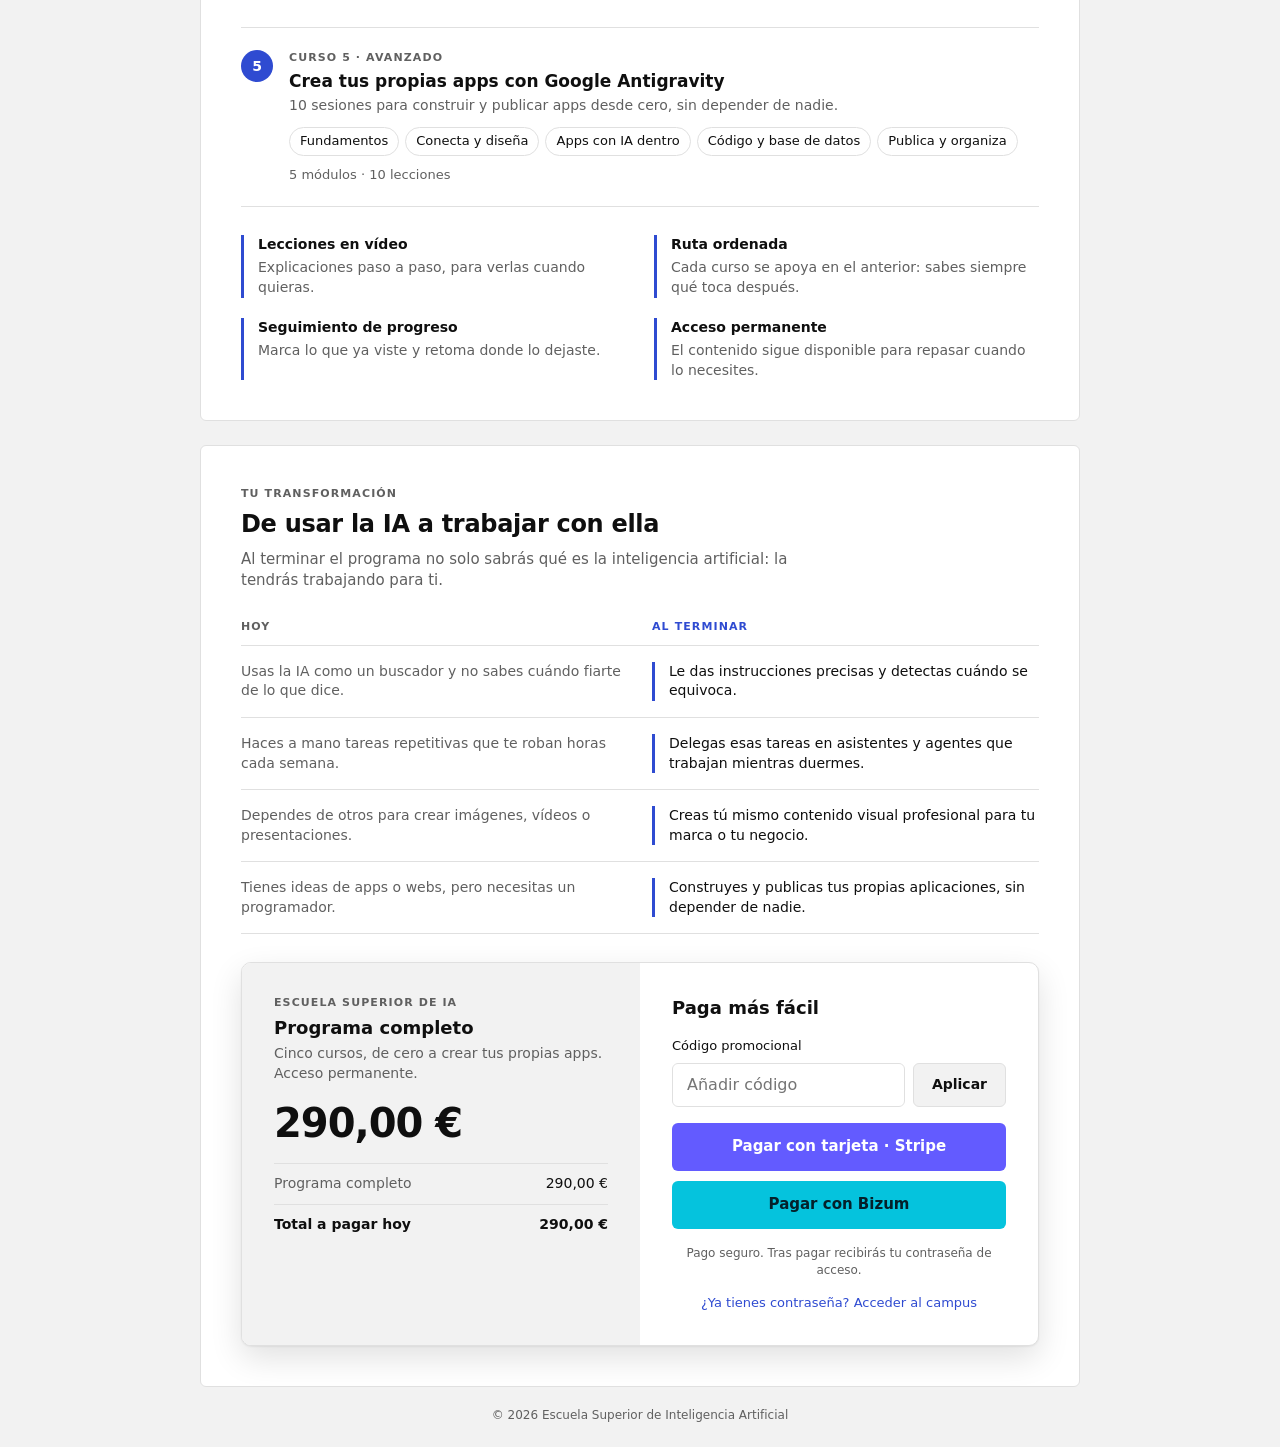
==== commit ffde27d7: "Logo nuevo (S sin brillo), recortado para que se vea grande Co-Authored-By: Claude Sonnet 5.5 <norep" ====
--- a/index.html
+++ b/index.html
@@ -6,17 +6,17 @@
   <title>Escuela Superior de Inteligencia Artificial</title>
   <meta name="description" content="Plataforma de formación en inteligencia artificial. Acceso con contraseña.">
   <meta name="theme-color" content="#242527">
-  <link rel="icon" href="assets/favicon.png?v=6" type="image/png">
+  <link rel="icon" href="assets/favicon.png?v=7" type="image/png">
   <!-- Vista previa al compartir (WhatsApp, Telegram, redes). Si cambia la dirección web, actualiza las URLs de abajo. -->
   <link rel="canonical" href="https://escuelasuperioria.com/">
-  <link rel="apple-touch-icon" href="assets/apple-touch-icon.png?v=6">
+  <link rel="apple-touch-icon" href="assets/apple-touch-icon.png?v=7">
   <meta property="og:type" content="website">
   <meta property="og:site_name" content="ESIA">
   <meta property="og:locale" content="es_MX">
   <meta property="og:title" content="Escuela Superior de Inteligencia Artificial">
   <meta property="og:description" content="Formación profesional en inteligencia artificial, a tu ritmo.">
   <meta property="og:url" content="https://escuelasuperioria.com/">
-  <meta property="og:image" content="https://escuelasuperioria.com/assets/og-image.png?v=6">
+  <meta property="og:image" content="https://escuelasuperioria.com/assets/og-image.png?v=7">
   <meta property="og:image:type" content="image/png">
   <meta property="og:image:width" content="1200">
   <meta property="og:image:height" content="630">
@@ -24,7 +24,7 @@
   <meta name="twitter:card" content="summary_large_image">
   <meta name="twitter:title" content="Escuela Superior de Inteligencia Artificial">
   <meta name="twitter:description" content="Formación profesional en inteligencia artificial, a tu ritmo.">
-  <meta name="twitter:image" content="https://escuelasuperioria.com/assets/og-image.png?v=6">
+  <meta name="twitter:image" content="https://escuelasuperioria.com/assets/og-image.png?v=7">
   <link rel="stylesheet" href="css/styles.css">
   <script src="js/redirect.js"></script>
   <script src="js/theme.js"></script>
@@ -36,7 +36,7 @@
     <section class="intro-card" aria-labelledby="intro-title">
       <div class="intro-aside">
         <div class="brand">
-          <img class="brand-logo" src="assets/logo.png?v=6" alt="" width="40" height="40">
+          <img class="brand-logo" src="assets/logo.png?v=7" alt="" width="40" height="40">
           <span class="brand-text">ESIA</span>
         </div>
         <div>
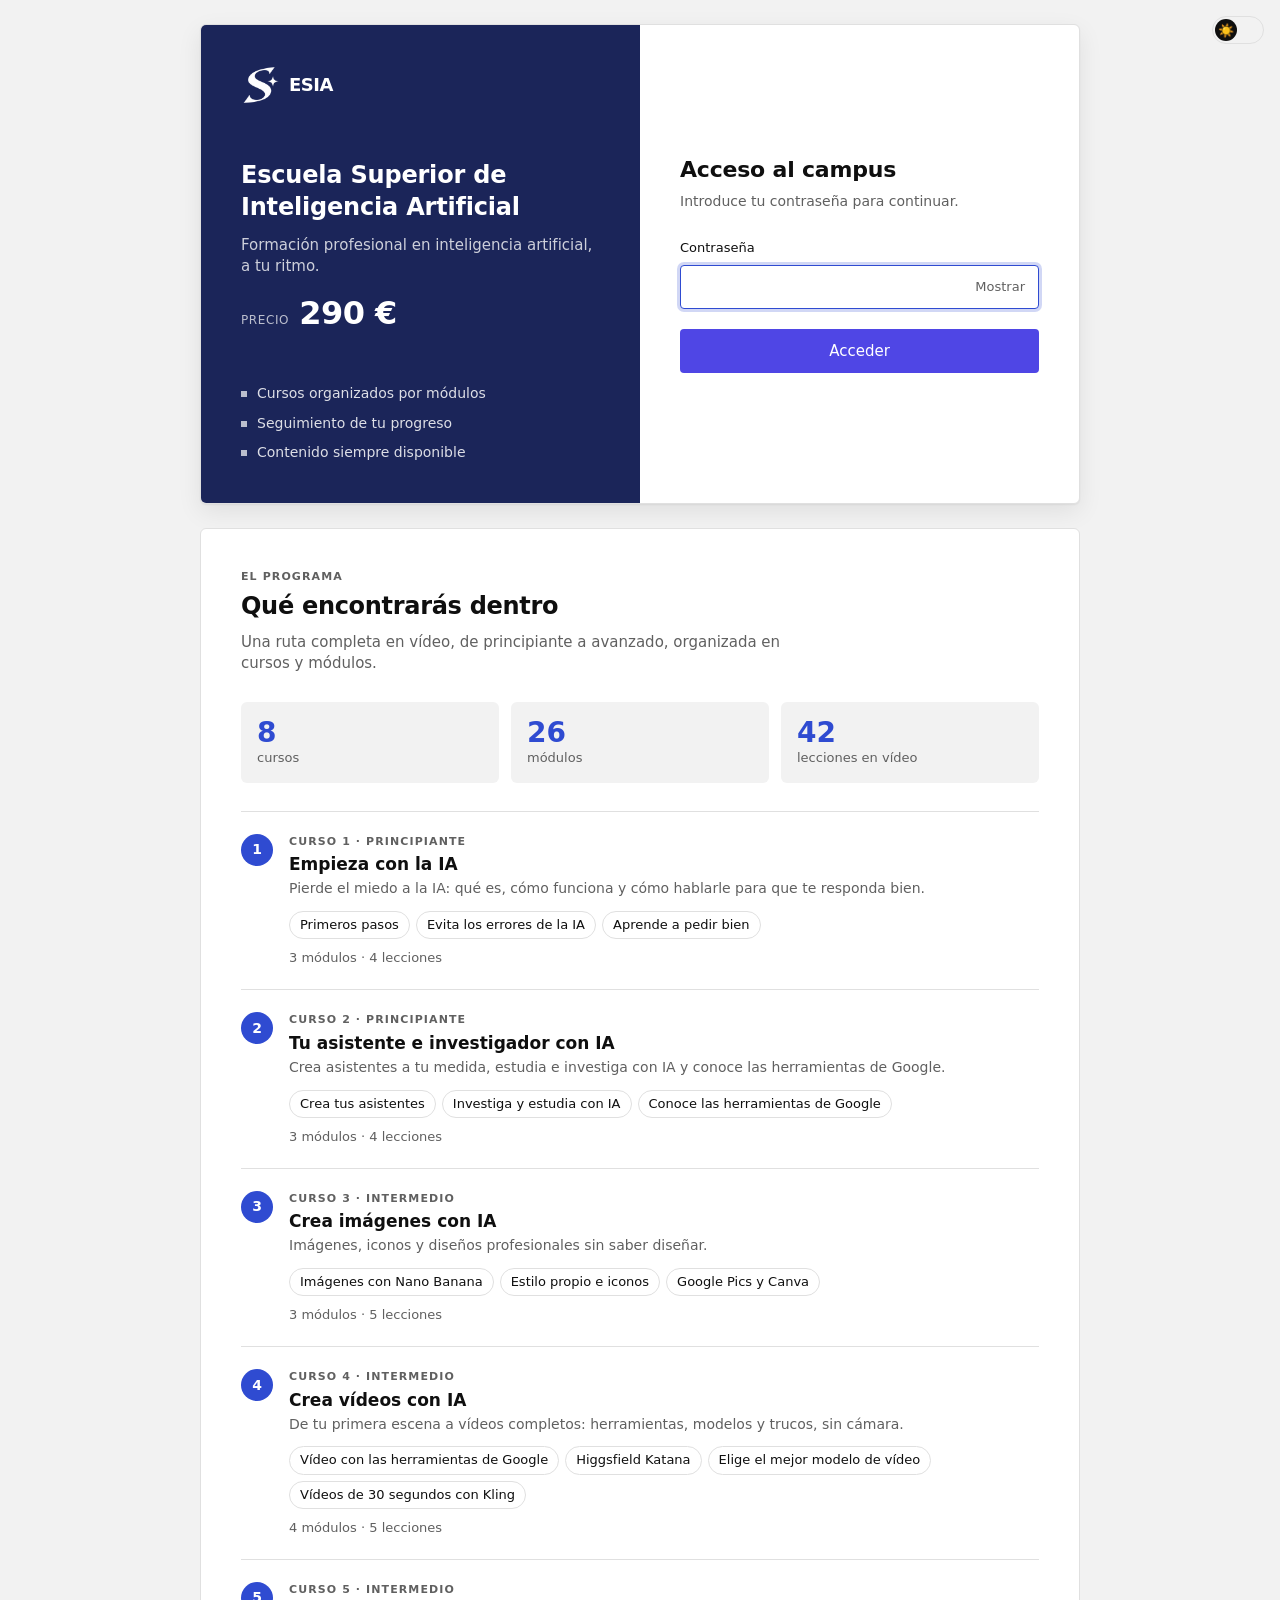
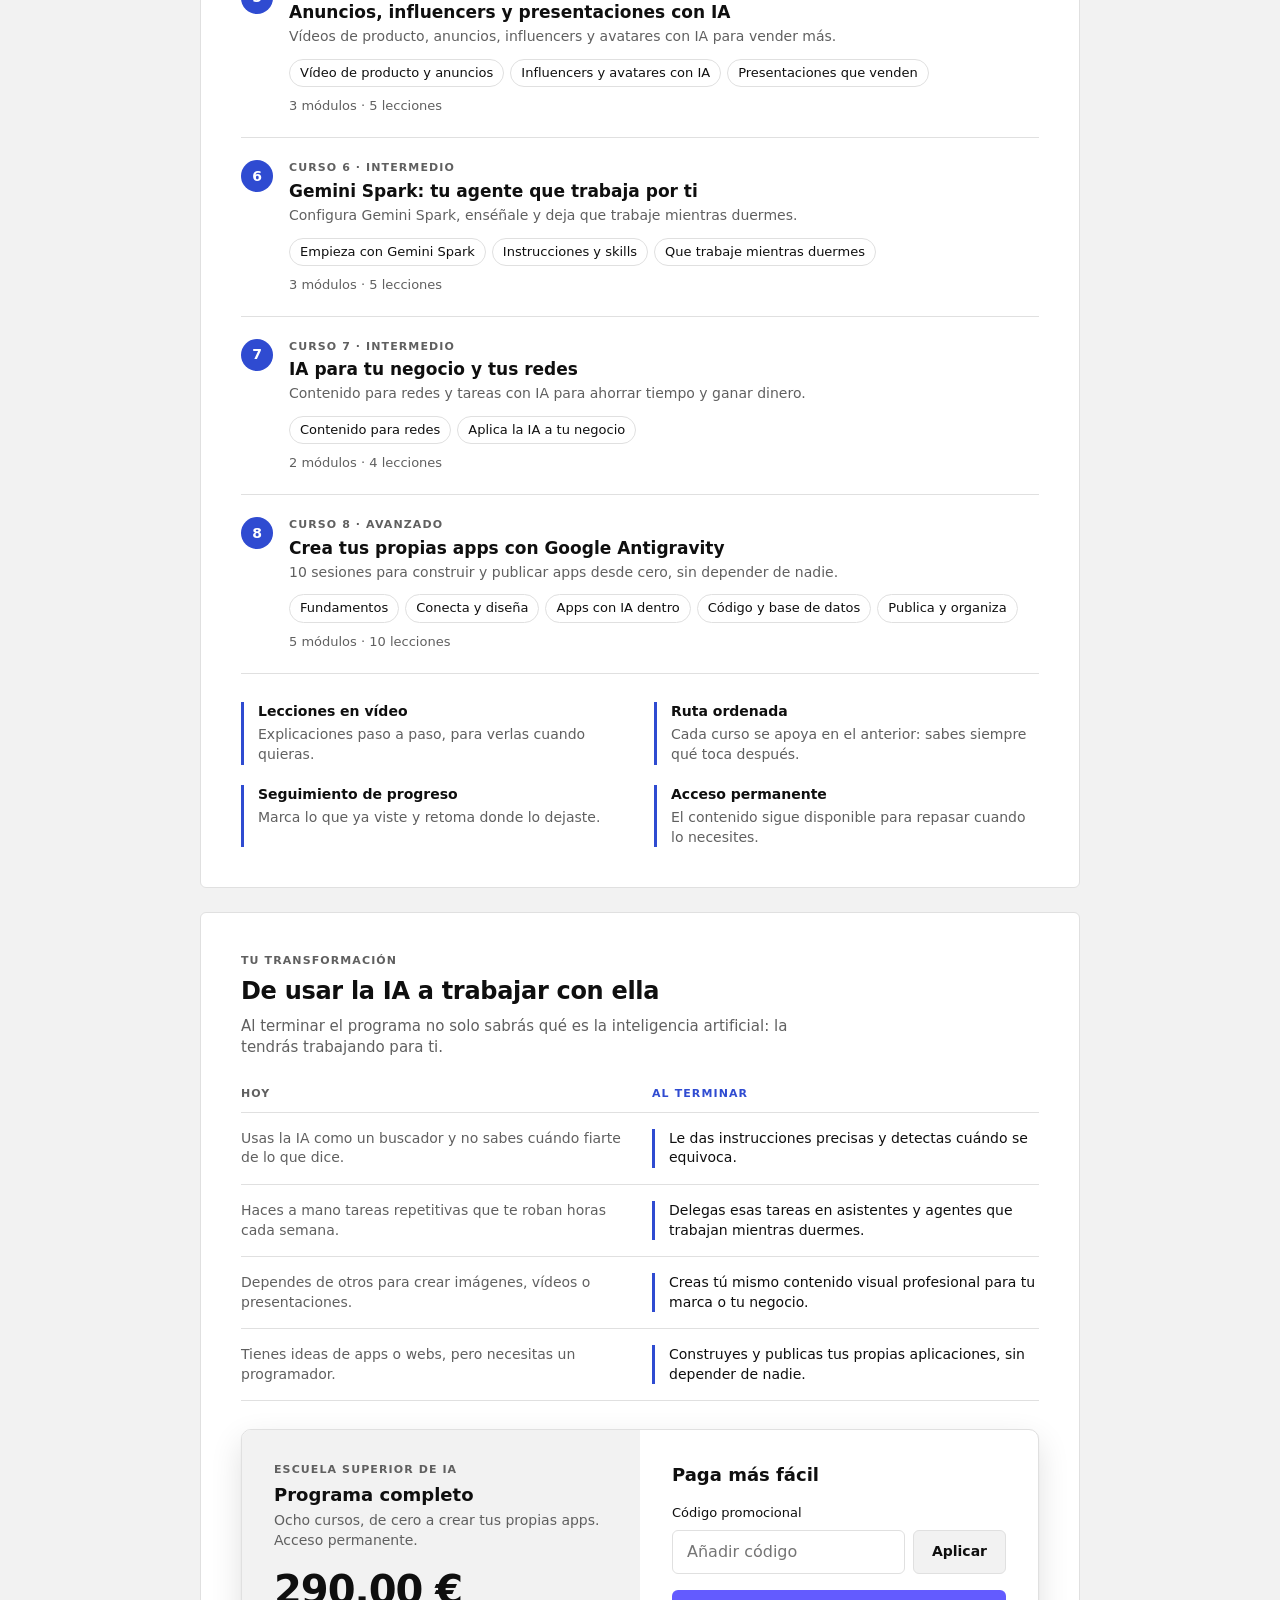
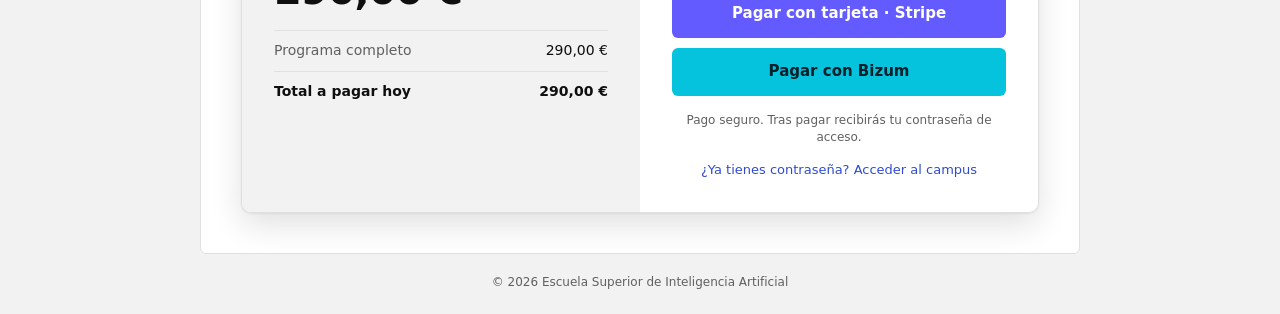
==== commit bc22cb5e: "Ruta paso a paso: 8 cursos y 26 módulos Co-Authored-By: Claude Sonnet 5.5 <noreply@anthropic.com>" ====
--- a/index.html
+++ b/index.html
@@ -101,7 +101,7 @@
         <div class="co-summary">
           <p class="eyebrow">Escuela Superior de IA</p>
           <h3 class="co-name">Programa completo</h3>
-          <p class="co-sub">Cinco cursos, de cero a crear tus propias apps. Acceso permanente.</p>
+          <p class="co-sub">Ocho cursos, de cero a crear tus propias apps. Acceso permanente.</p>
           <p class="co-price"><span id="co-total">290,00 €</span></p>
           <dl class="co-lines">
             <div><dt>Programa completo</dt><dd id="co-sub">290,00 €</dd></div>
--- a/css/styles.css
+++ b/css/styles.css
@@ -475,3 +475,7 @@
 .welcome-pass { font-family: ui-monospace, Menlo, monospace; font-size: 22px; font-weight: 700; letter-spacing: .5px; word-break: break-all; user-select: all; }
 .welcome-steps { display: grid; gap: 10px; text-align: left; font-size: 14px; }
 .welcome-cta { min-height: 46px; padding: 0 28px; display: inline-flex; align-items: center; text-decoration: none; }
+
+/* El logo es blanco: en tema claro se invierte a negro (salvo sobre fondos oscuros fijos). */
+html[data-theme="light"] .brand-logo { filter: invert(1); }
+html[data-theme="light"] .intro-aside .brand-logo { filter: none; }
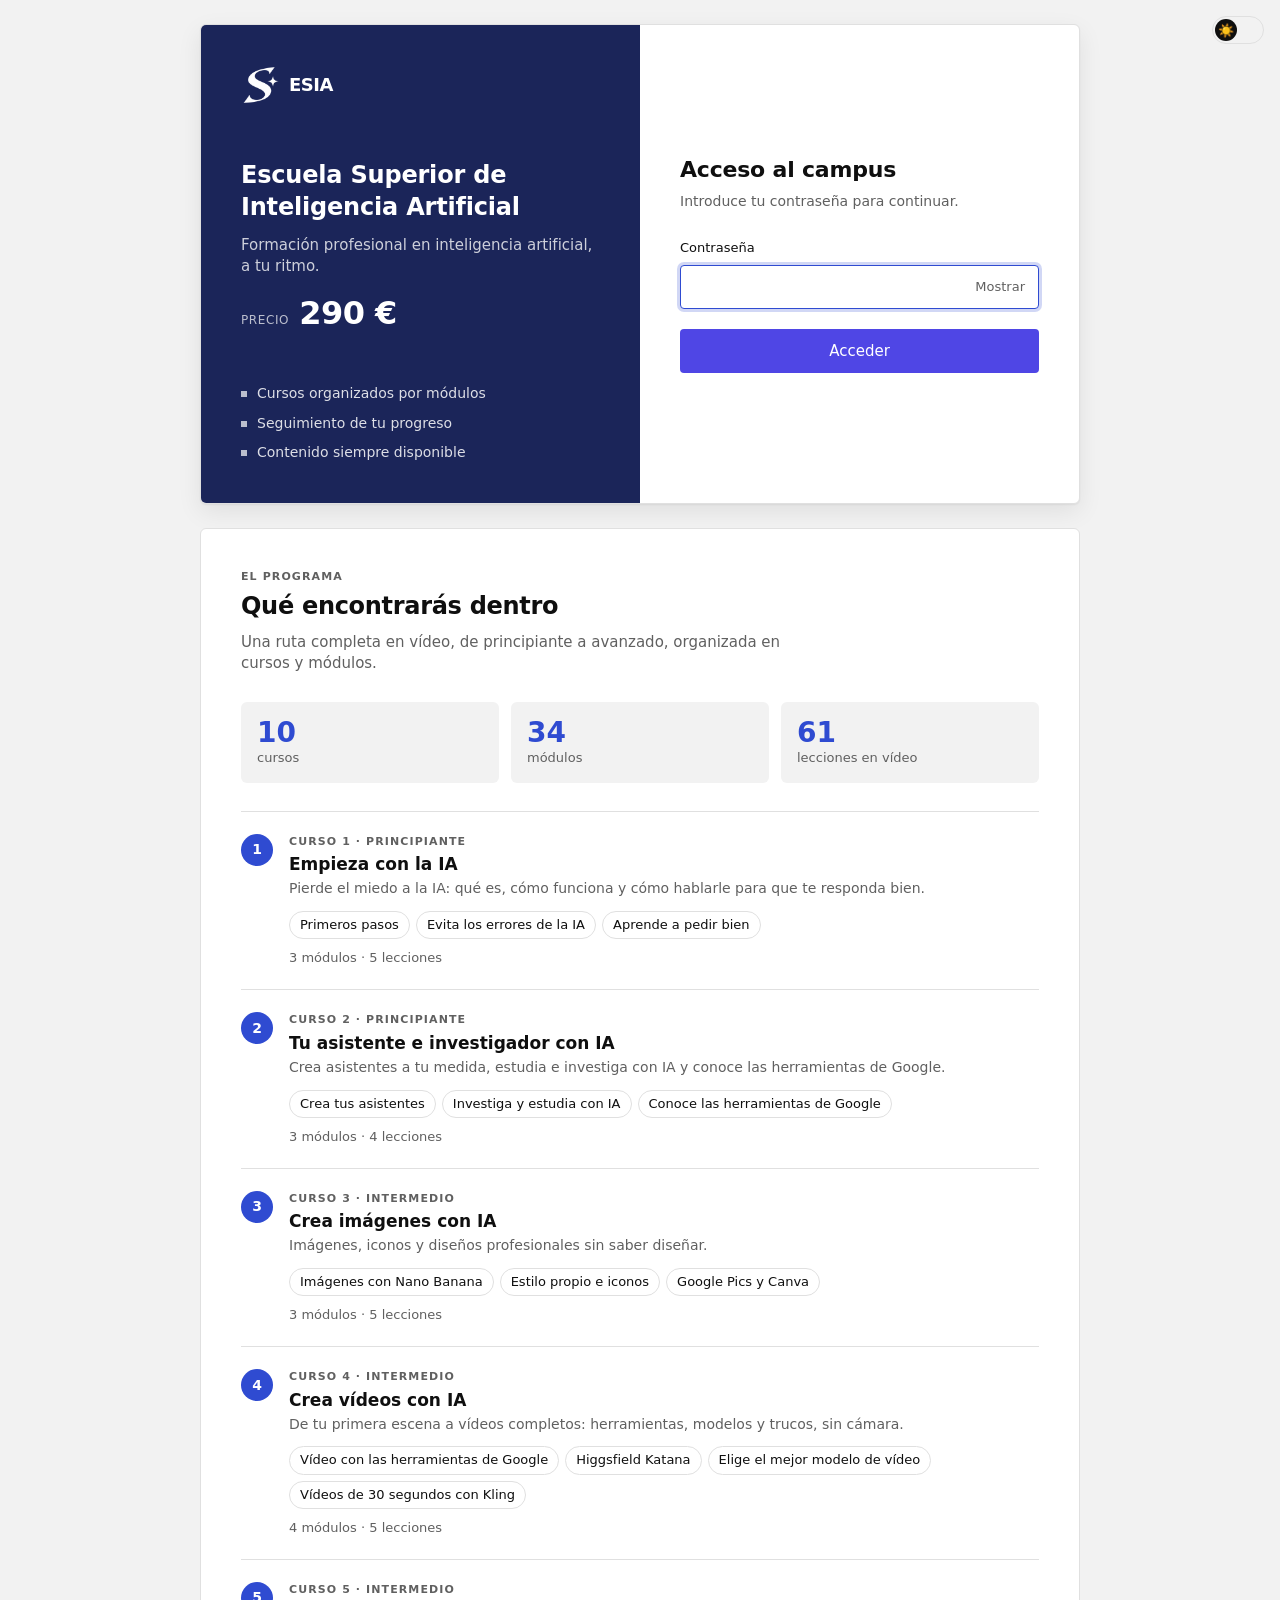
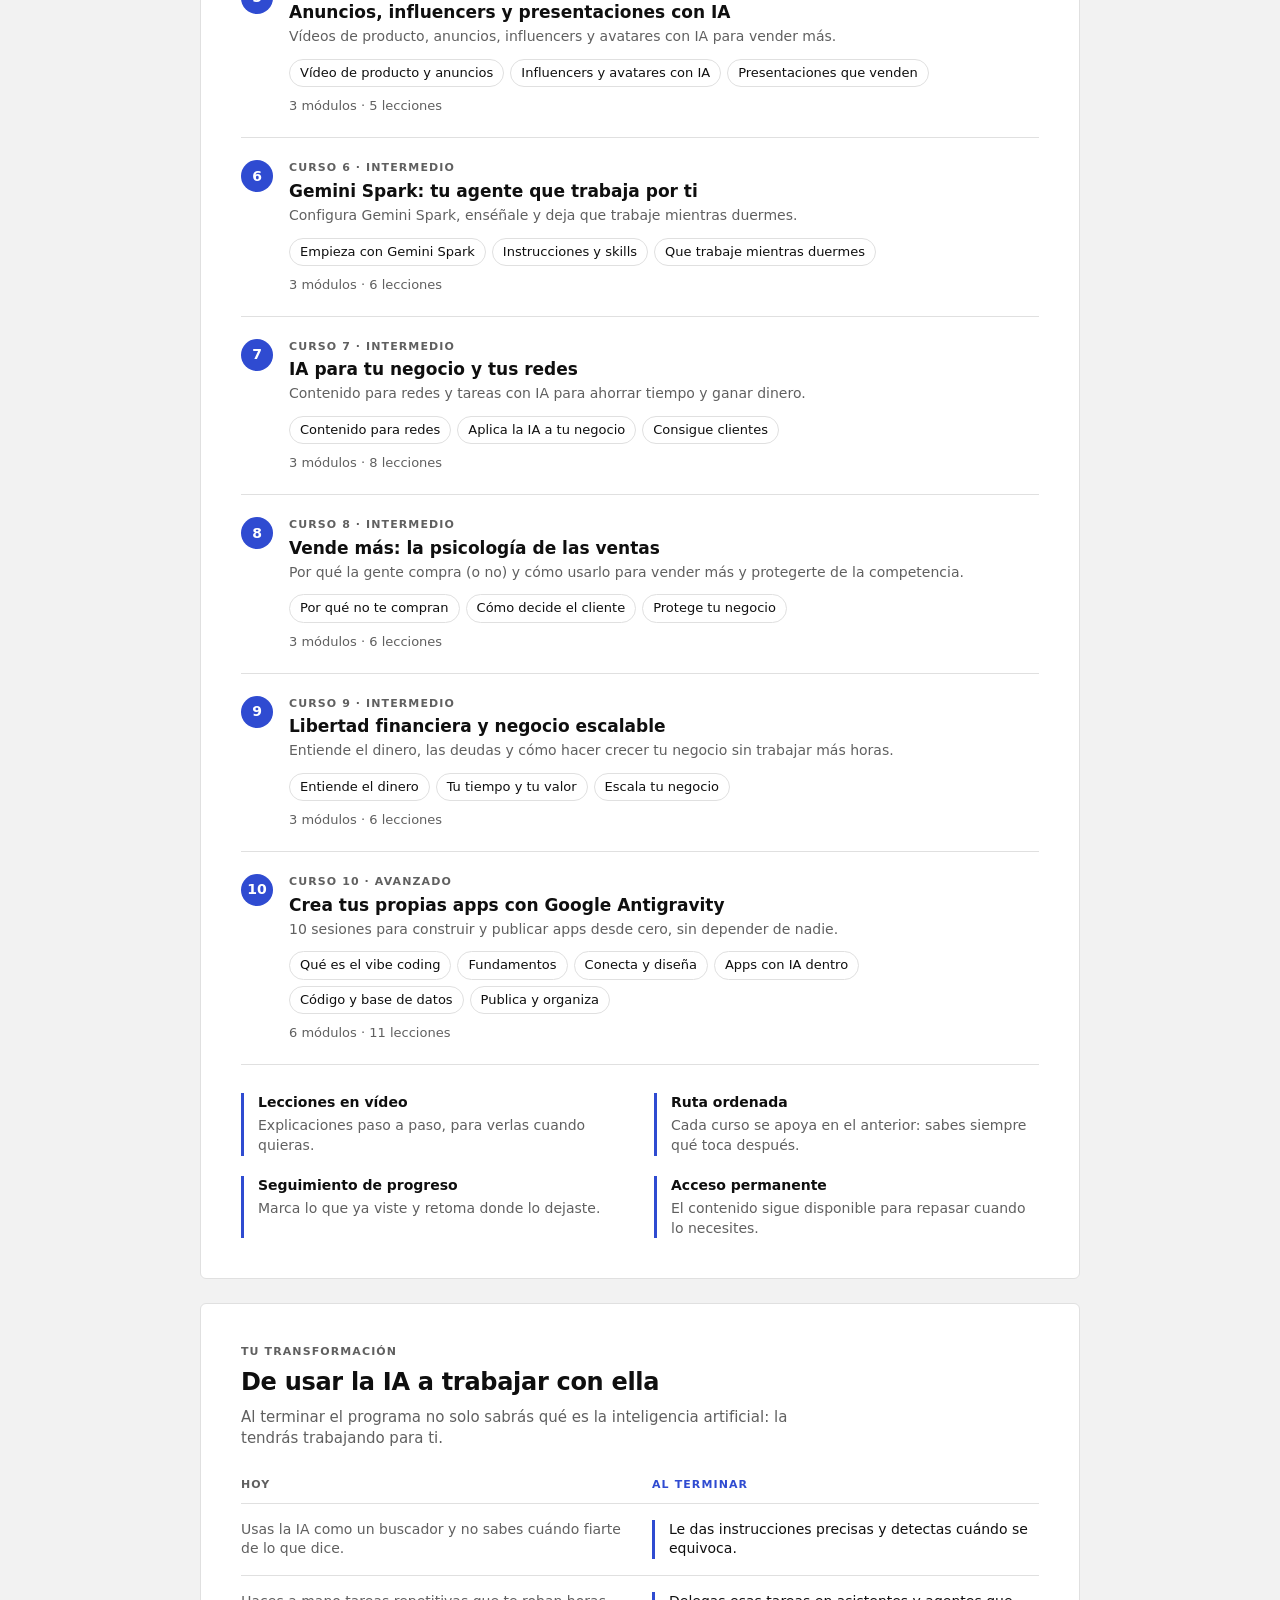
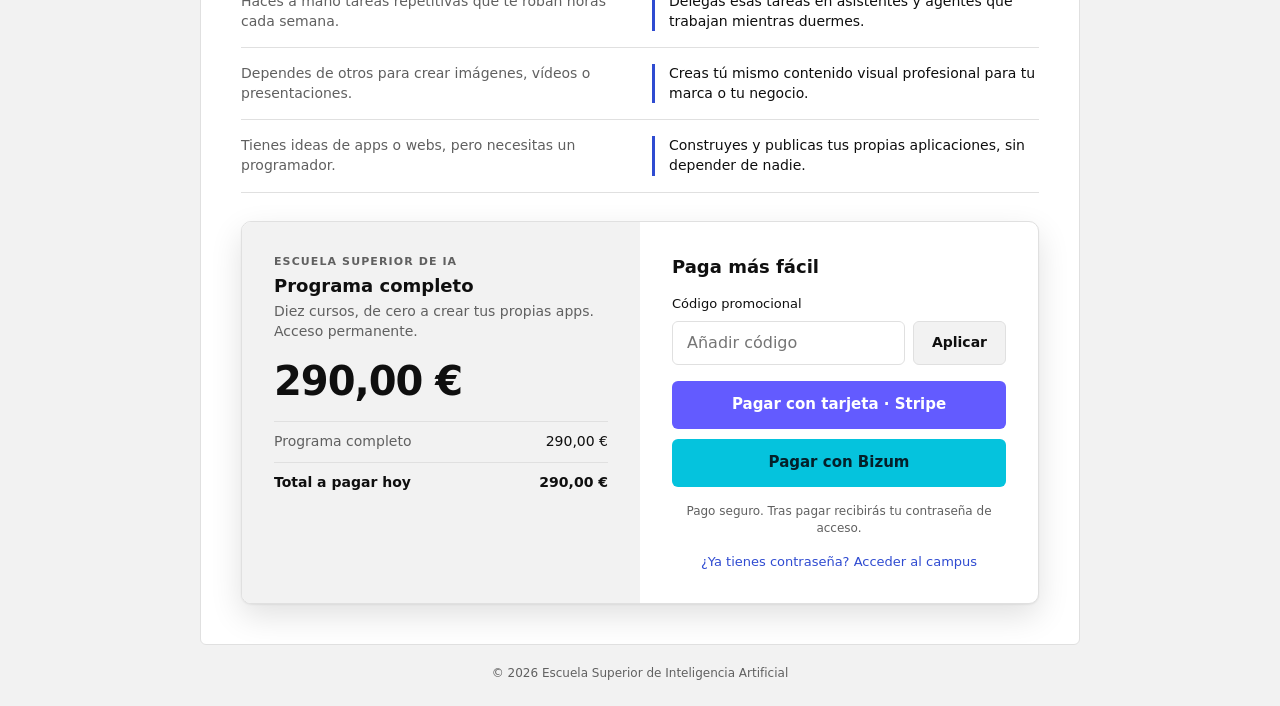
==== commit 7680d80c: "Añade 12 vídeos: cursos de ventas y libertad financiera Co-Authored-By: Claude Sonnet 5.5 <noreply@a" ====
--- a/index.html
+++ b/index.html
@@ -101,7 +101,7 @@
         <div class="co-summary">
           <p class="eyebrow">Escuela Superior de IA</p>
           <h3 class="co-name">Programa completo</h3>
-          <p class="co-sub">Ocho cursos, de cero a crear tus propias apps. Acceso permanente.</p>
+          <p class="co-sub">Diez cursos, de cero a crear tus propias apps. Acceso permanente.</p>
           <p class="co-price"><span id="co-total">290,00 €</span></p>
           <dl class="co-lines">
             <div><dt>Programa completo</dt><dd id="co-sub">290,00 €</dd></div>
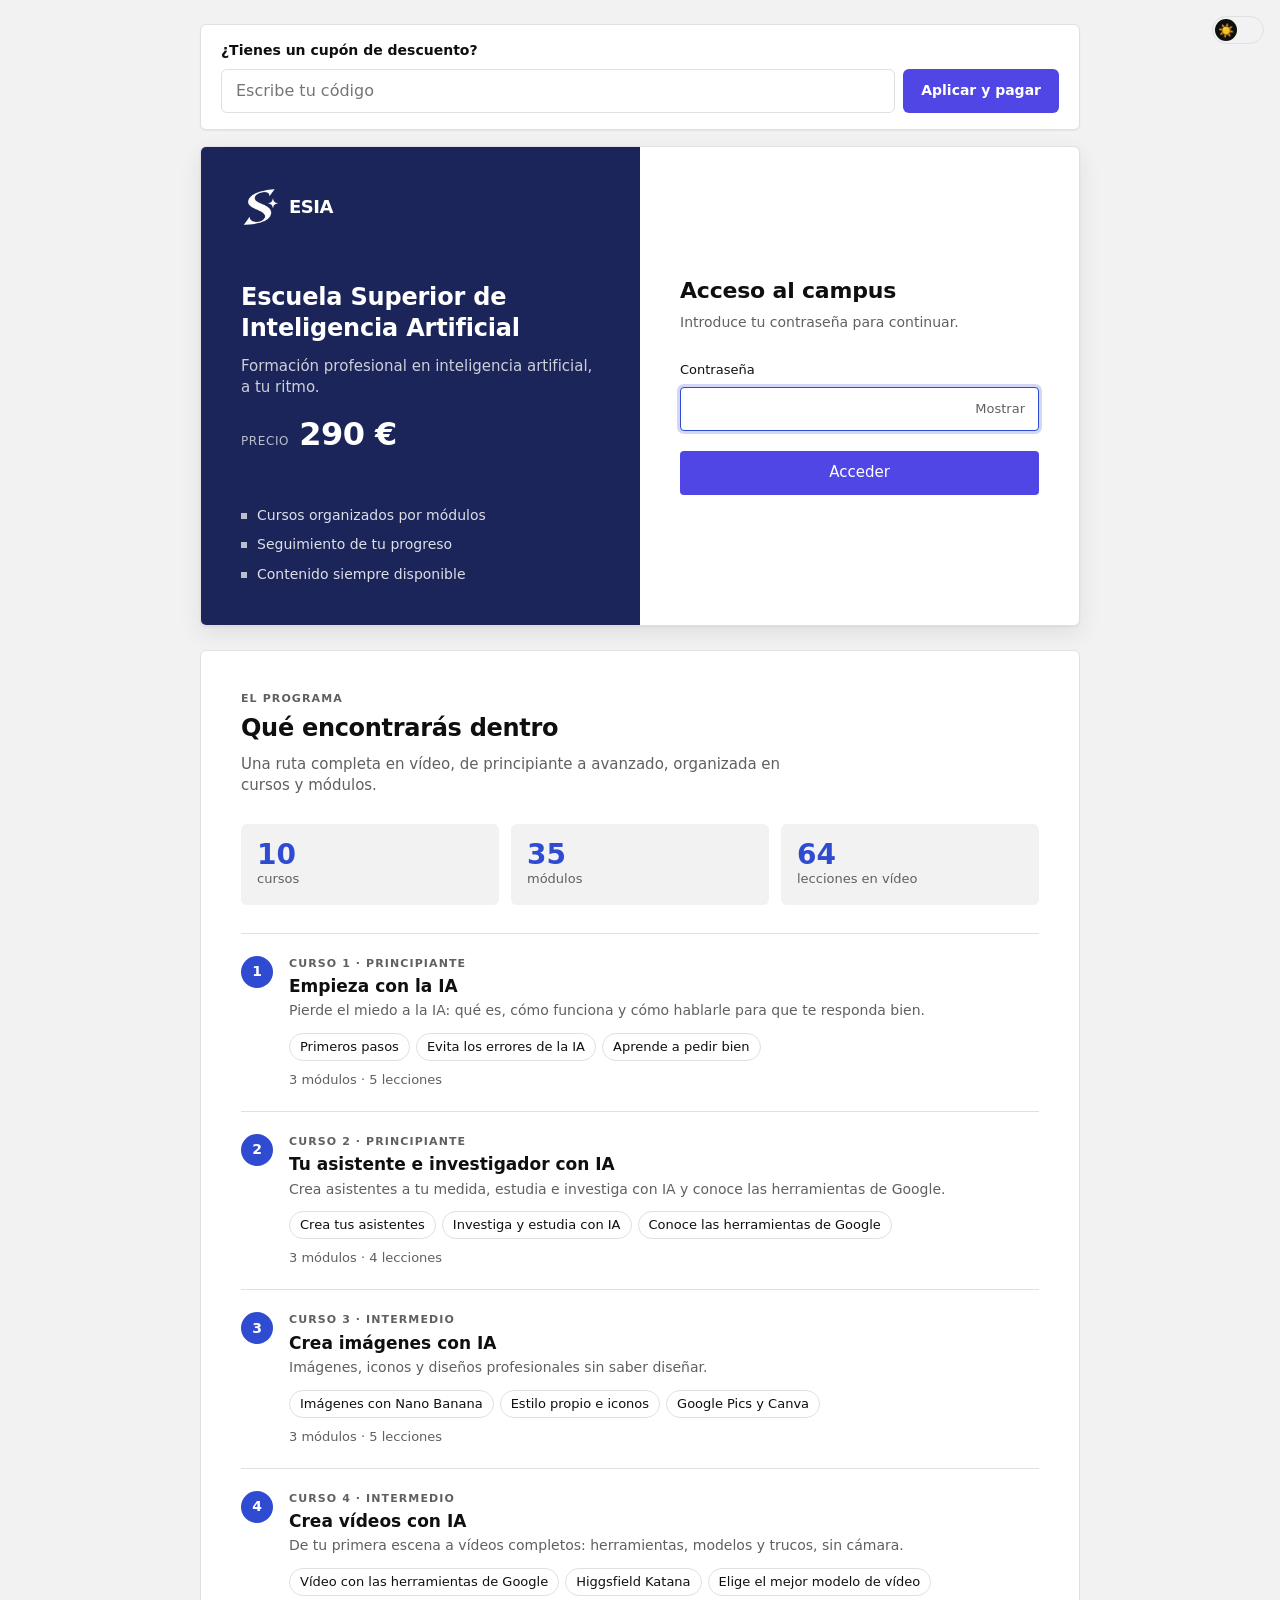
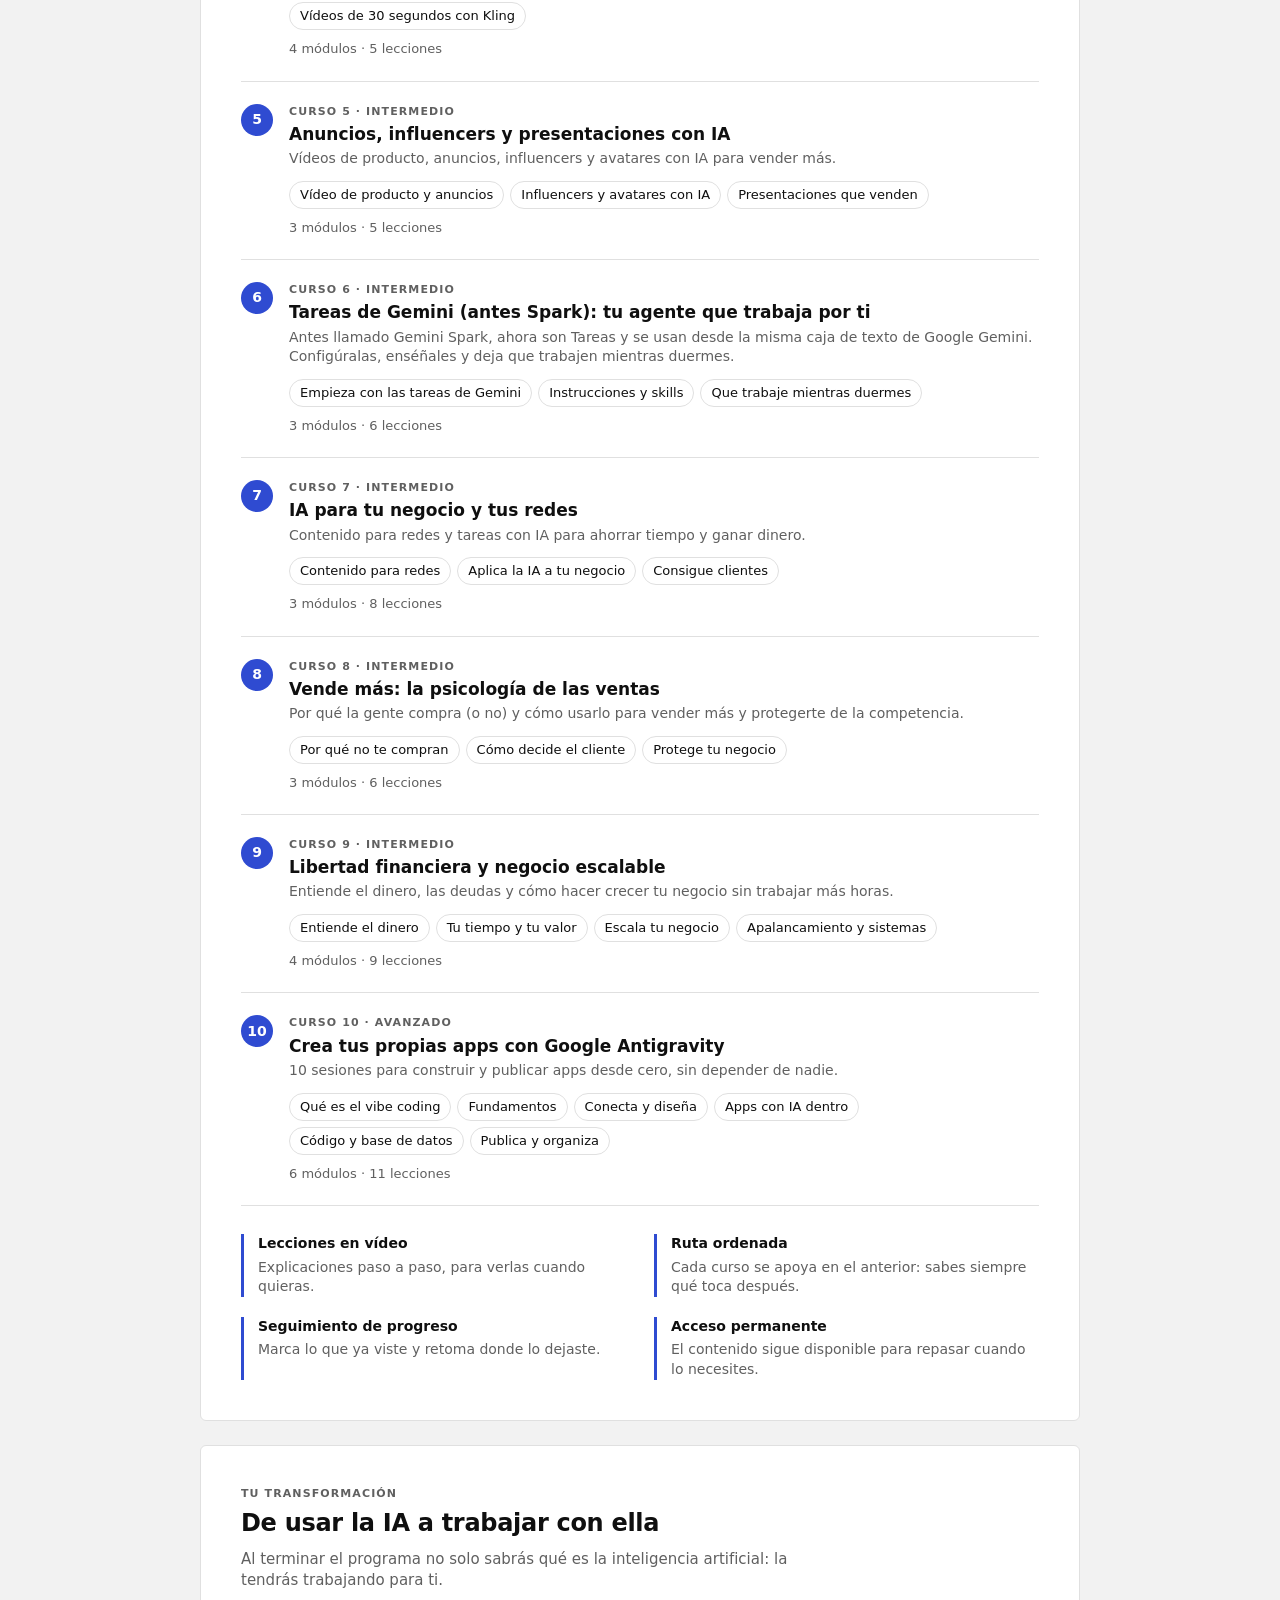
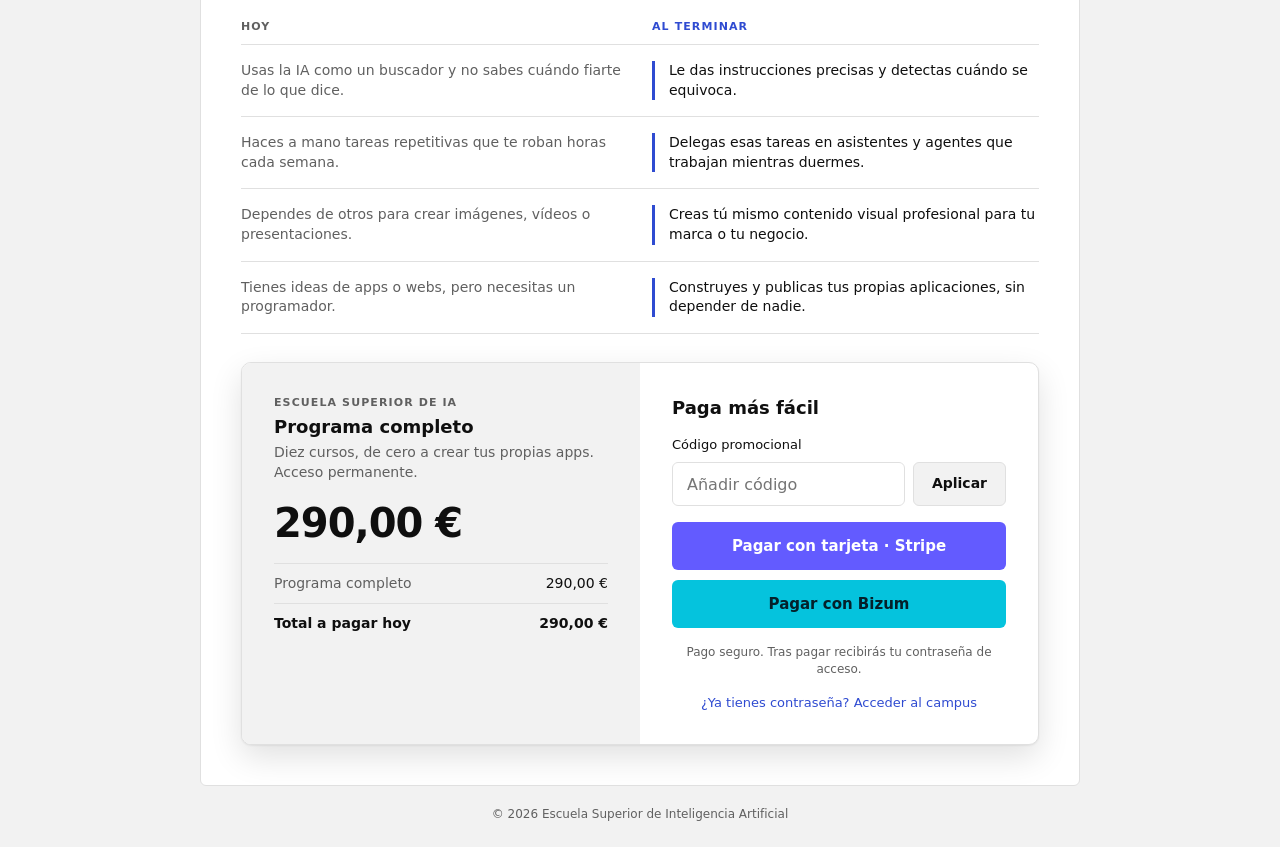
==== commit 1f6e775e: "Añade cupón de descuento arriba de la intro que redirige a Stripe El cupón se precarga en Stripe (pr" ====
--- a/index.html
+++ b/index.html
@@ -32,6 +32,15 @@
 <body class="intro-page">
   <main class="intro">
     <button id="theme-btn" class="switch intro-theme" type="button" role="switch" aria-checked="false" aria-label="Modo oscuro"><span class="switch-knob" aria-hidden="true"></span></button>
+
+    <form id="top-coupon" class="top-coupon" novalidate>
+      <label for="top-code">¿Tienes un cupón de descuento?</label>
+      <div class="co-coupon-row">
+        <input id="top-code" type="text" autocomplete="off" autocapitalize="characters" spellcheck="false" placeholder="Escribe tu código">
+        <button type="submit" class="btn btn-primary top-coupon-btn">Aplicar y pagar</button>
+      </div>
+      <p id="top-msg" class="co-msg" role="status" hidden></p>
+    </form>
 
     <section class="intro-card" aria-labelledby="intro-title">
       <div class="intro-aside">
--- a/css/styles.css
+++ b/css/styles.css
@@ -479,3 +479,11 @@
 /* El logo es blanco: en tema claro se invierte a negro (salvo sobre fondos oscuros fijos). */
 html[data-theme="light"] .brand-logo { filter: invert(1); }
 html[data-theme="light"] .intro-aside .brand-logo { filter: none; }
+
+.watch-note { margin: 8px 0; padding: 10px 14px; border-left: 3px solid var(--accent); background: var(--surface-2); border-radius: 4px; font-size: 14px; }
+
+/* ---------- Cupón arriba de la introducción ---------- */
+.top-coupon { width: 100%; max-width: 880px; margin-bottom: 16px; padding: 16px 20px; background: var(--bg); border: 1px solid var(--surface-3); border-radius: 6px; box-shadow: 0 1px 2px rgba(0, 0, 0, .06); }
+.top-coupon label { display: block; font-weight: 600; font-size: 14px; margin-bottom: 8px; }
+.top-coupon-btn { height: 44px; padding: 0 18px; border: 0; border-radius: 6px; font-weight: 600; cursor: pointer; white-space: nowrap; }
+@media (max-width: 720px) { .top-coupon { padding: 14px 16px; } }
